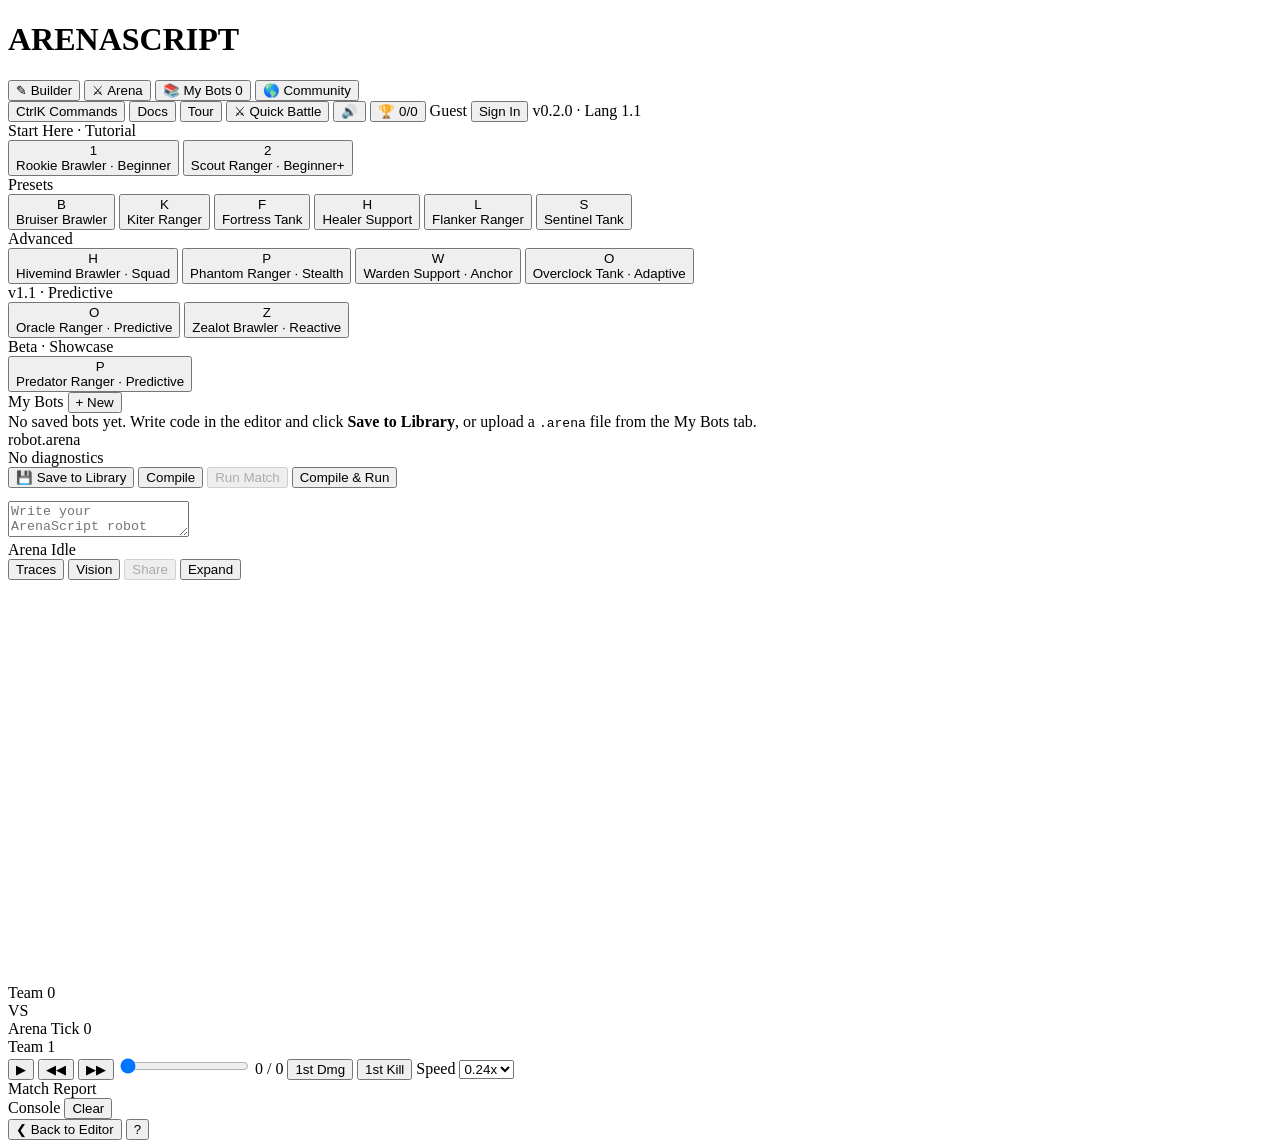
==== index.html @ bcc7cb0f "Add achievements system with unlock celebrations 15 milestones across battle, class, community, and " ====
<!DOCTYPE html>
<html lang="en">
<head>
  <meta charset="UTF-8">
  <meta name="viewport" content="width=device-width, initial-scale=1.0">
  <title>ArenaScript — Robot Arena Combat</title>
  <link rel="stylesheet" href="css/style.css">
  <link rel="icon" href="data:image/svg+xml,<svg xmlns='http://www.w3.org/2000/svg' viewBox='0 0 32 32'><text y='28' font-size='28'>&#x1F916;</text></svg>">
</head>
<body data-view="builder">

  <!-- Top Bar -->
  <header class="top-bar">
    <div class="top-bar-left">
      <h1>ARENA<span>SCRIPT</span></h1>
      <nav class="view-tabs" role="tablist" aria-label="Main views">
        <button class="view-tab active" data-view="builder" role="tab" aria-selected="true">
          <span class="tab-icon">&#9998;</span> Builder
        </button>
        <button class="view-tab" data-view="arena" role="tab" aria-selected="false">
          <span class="tab-icon">&#9876;</span> Arena
        </button>
        <button class="view-tab" data-view="library" role="tab" aria-selected="false">
          <span class="tab-icon">&#128218;</span> My Bots
          <span class="tab-count" id="tab-count-library">0</span>
        </button>
        <button class="view-tab" data-view="community" role="tab" aria-selected="false">
          <span class="tab-icon">&#127758;</span> Community
        </button>
      </nav>
    </div>
    <div class="top-bar-actions">
      <button id="btn-open-palette" class="btn btn-ghost" title="Command palette (Ctrl+K)">
        <span class="kbd-inline">Ctrl</span><span class="kbd-inline">K</span> Commands
      </button>
      <button id="btn-open-lang-ref" class="btn btn-ghost" title="Language reference (Ctrl+/)">
        Docs
      </button>
      <button id="btn-open-tour" class="btn btn-ghost" title="Re-open the onboarding tour">
        Tour
      </button>
      <button id="btn-quick-battle" class="btn btn-quick-battle" title="Pick robots and fight — no code required">
        <span aria-hidden="true">&#9876;</span> Quick Battle
      </button>
      <button id="btn-sfx-toggle" class="btn btn-ghost btn-sfx" title="Toggle sound effects" aria-label="Toggle sound effects">
        <span class="sfx-icon" aria-hidden="true">&#128266;</span>
      </button>
      <button id="btn-achievements" class="btn btn-ghost btn-achievements" title="View achievements" aria-label="Achievements">
        <span aria-hidden="true">&#127942;</span>
        <span id="ach-pill" class="ach-pill">0/0</span>
      </button>
      <span id="auth-status" class="shortcut-hint">Guest</span>
      <button id="btn-auth-open" class="btn btn-compile">Sign In</button>
      <button id="btn-auth-logout" class="btn btn-save" hidden>Sign Out</button>
      <button id="btn-sync-cloud" class="btn btn-run" hidden>Sync Cloud Bots</button>
      <span class="version-badge" id="version-badge">v0.2.0 · Lang 1.1</span>
    </div>
  </header>

  <!-- App Layout -->
  <div class="app-layout">

    <!-- Sidebar: contextual to active view -->
    <aside class="sidebar">

      <!-- Builder sidebar content: presets + user bots -->
      <div class="sidebar-panel" data-sidebar="builder">

        <!-- Daily Challenge card -->
        <div class="daily-challenge" id="daily-challenge" hidden>
          <div class="dc-head">
            <span class="dc-tag">Daily Challenge</span>
            <span class="dc-date" id="dc-date"></span>
          </div>
          <div class="dc-body">
            <div class="dc-title" id="dc-title">—</div>
            <div class="dc-meta" id="dc-meta">—</div>
          </div>
          <div class="dc-footer">
            <span class="dc-best" id="dc-best">No attempts yet</span>
            <button id="btn-dc-run" class="dc-btn">Play</button>
          </div>
        </div>

        <div class="sidebar-header">Start Here · Tutorial</div>

        <button class="bot-preset" data-bot="rookie" title="Rookie — Simplest possible bot. Start here.">
          <div class="bot-class-icon brawler">1</div>
          <div class="bot-preset-info">
            <span class="bot-preset-name">Rookie</span>
            <span class="bot-preset-class">Brawler · Beginner</span>
          </div>
        </button>

        <button class="bot-preset" data-bot="scout" title="Scout — Introduces state, log(), and waypoints.">
          <div class="bot-class-icon ranger">2</div>
          <div class="bot-preset-info">
            <span class="bot-preset-name">Scout</span>
            <span class="bot-preset-class">Ranger · Beginner+</span>
          </div>
        </button>

        <div class="sidebar-header">Presets</div>

        <button class="bot-preset active" data-bot="bruiser" title="Bruiser — Aggressive Brawler">
          <div class="bot-class-icon brawler">B</div>
          <div class="bot-preset-info">
            <span class="bot-preset-name">Bruiser</span>
            <span class="bot-preset-class">Brawler</span>
          </div>
        </button>

        <button class="bot-preset" data-bot="kiter" title="Kiter — Ranged Ranger">
          <div class="bot-class-icon ranger">K</div>
          <div class="bot-preset-info">
            <span class="bot-preset-name">Kiter</span>
            <span class="bot-preset-class">Ranger</span>
          </div>
        </button>

        <button class="bot-preset" data-bot="fortress" title="Fortress — Defensive Tank">
          <div class="bot-class-icon tank">F</div>
          <div class="bot-preset-info">
            <span class="bot-preset-name">Fortress</span>
            <span class="bot-preset-class">Tank</span>
          </div>
        </button>

        <button class="bot-preset" data-bot="healer" title="Healer — Support">
          <div class="bot-class-icon support">H</div>
          <div class="bot-preset-info">
            <span class="bot-preset-name">Healer</span>
            <span class="bot-preset-class">Support</span>
          </div>
        </button>

        <button class="bot-preset" data-bot="flanker" title="Flanker — Ranger">
          <div class="bot-class-icon ranger">L</div>
          <div class="bot-preset-info">
            <span class="bot-preset-name">Flanker</span>
            <span class="bot-preset-class">Ranger</span>
          </div>
        </button>

        <button class="bot-preset" data-bot="sentinel" title="Sentinel — Tank">
          <div class="bot-class-icon tank">S</div>
          <div class="bot-preset-info">
            <span class="bot-preset-name">Sentinel</span>
            <span class="bot-preset-class">Tank</span>
          </div>
        </button>

        <div class="sidebar-subheader">Advanced</div>

        <button class="bot-preset" data-bot="hivemind" title="Hivemind — Squad-aware brawler with hive focus-fire">
          <div class="bot-class-icon brawler">H</div>
          <div class="bot-preset-info">
            <span class="bot-preset-name">Hivemind</span>
            <span class="bot-preset-class">Brawler · Squad</span>
          </div>
        </button>

        <button class="bot-preset" data-bot="phantom" title="Phantom — Cloaking stealth assassin">
          <div class="bot-class-icon ranger">P</div>
          <div class="bot-preset-info">
            <span class="bot-preset-name">Phantom</span>
            <span class="bot-preset-class">Ranger · Stealth</span>
          </div>
        </button>

        <button class="bot-preset" data-bot="warden" title="Warden — Objective defender with mine cadence">
          <div class="bot-class-icon support">W</div>
          <div class="bot-preset-info">
            <span class="bot-preset-name">Warden</span>
            <span class="bot-preset-class">Support · Anchor</span>
          </div>
        </button>

        <button class="bot-preset" data-bot="overclock" title="Overclock — Adaptive tank, mode-switching">
          <div class="bot-class-icon tank">O</div>
          <div class="bot-preset-info">
            <span class="bot-preset-name">Overclock</span>
            <span class="bot-preset-class">Tank · Adaptive</span>
          </div>
        </button>

        <div class="sidebar-subheader">v1.1 · Predictive</div>

        <button class="bot-preset" data-bot="oracle" title="Oracle — Predictive ranger (leads shots, dodges incoming)">
          <div class="bot-class-icon ranger">O</div>
          <div class="bot-preset-info">
            <span class="bot-preset-name">Oracle</span>
            <span class="bot-preset-class">Ranger · Predictive</span>
          </div>
        </button>

        <button class="bot-preset" data-bot="zealot" title="Zealot — Reactive brawler (chases attackers, picks weakest target)">
          <div class="bot-class-icon brawler">Z</div>
          <div class="bot-preset-info">
            <span class="bot-preset-name">Zealot</span>
            <span class="bot-preset-class">Brawler · Reactive</span>
          </div>
        </button>

        <div class="sidebar-subheader">Beta · Showcase</div>

        <button class="bot-preset" data-bot="predator" title="Predator — Dodges incoming fire, leads shots, coordinates via hive. Uses every new beta stdlib sensor.">
          <div class="bot-class-icon ranger">P</div>
          <div class="bot-preset-info">
            <span class="bot-preset-name">Predator</span>
            <span class="bot-preset-class">Ranger · Predictive</span>
          </div>
        </button>

        <div class="sidebar-header sidebar-header-user">
          <span>My Bots</span>
          <button id="btn-sidebar-new-bot" class="sidebar-mini-btn" title="New empty bot in editor">+ New</button>
        </div>
        <div id="sidebar-user-bots" class="sidebar-user-bots">
          <div class="sidebar-empty-hint">No saved bots yet. Write code in the editor and click <b>Save to Library</b>, or upload a <code>.arena</code> file from the My Bots tab.</div>
        </div>
      </div>

      <!-- Arena sidebar content: match setup -->
      <div class="sidebar-panel" data-sidebar="arena" hidden>
        <div class="sidebar-header">Match Setup</div>

        <div class="sidebar-section">
          <label for="match-mode">Match Mode</label>
          <select id="match-mode" class="opponent-select">
            <option value="duel_1v1" selected>1v1 &mdash; Duel</option>
            <option value="squad_2v2">2v2 &mdash; Squad</option>
            <option value="team_3v3">3v3 &mdash; Team</option>
            <option value="team_4v4">4v4 &mdash; Team</option>
            <option value="team_5v5">5v5 &mdash; Team</option>
            <option value="battle_royale">Battle Royale &mdash; 12 bots</option>
          </select>
        </div>

        <div class="sidebar-section">
          <label for="arena-select">Arena</label>
          <select id="arena-select" class="opponent-select"></select>
          <div id="arena-info" class="arena-info">
            <div class="arena-info-head">
              <div class="arena-info-tagline" id="arena-info-tagline"></div>
              <span class="arena-info-difficulty" id="arena-info-difficulty"></span>
            </div>
            <div class="arena-info-desc" id="arena-info-desc"></div>
          </div>
        </div>

        <div class="sidebar-section">
          <label for="opponent-select">Opponent</label>
          <select id="opponent-select" class="opponent-select"></select>
        </div>

        <div class="sidebar-section">
          <label for="seed-input">Seed (blank = random)</label>
          <input id="seed-input" type="number" class="opponent-select" placeholder="Random" min="0" max="2147483646">
        </div>

        <div class="sidebar-section">
          <button id="btn-arena-run" class="btn btn-run btn-block">Run Match</button>
        </div>

        <div class="sidebar-divider"></div>

        <div class="sidebar-section">
          <label for="team-preset-select">Team Simulation</label>
          <select id="team-preset-select" class="opponent-select">
            <option value="skirmish_pair">Skirmish Pair</option>
            <option value="pressure_line">Pressure Line</option>
          </select>
          <button id="btn-run-team-sim" class="btn btn-run team-sim-btn">Run Team Sim</button>
        </div>

        <div class="sidebar-section">
          <button id="btn-open-team-builder" class="btn btn-team-builder-open">Team Builder</button>
        </div>

        <div class="sidebar-divider"></div>

        <div class="sidebar-section">
          <label for="gauntlet-slate">Gauntlet (your bot vs a slate)</label>
          <select id="gauntlet-slate" class="opponent-select">
            <option value="tutorial" selected>Beginner slate (Rookie, Bruiser, Kiter)</option>
            <option value="mixed">Mixed slate (one per class)</option>
            <option value="advanced">Advanced slate (Phantom, Overclock, Oracle, Zealot)</option>
            <option value="all">All presets</option>
          </select>
          <div class="sidebar-inline-row" style="display:flex;gap:6px;align-items:center;margin-top:6px;">
            <label for="gauntlet-seeds" style="font-size:11px;color:var(--text-muted);">Seeds per foe</label>
            <input id="gauntlet-seeds" type="number" min="1" max="10" value="3" class="opponent-select" style="max-width:64px;">
          </div>
          <button id="btn-run-gauntlet" class="btn btn-run btn-block" style="margin-top:8px;">Run Gauntlet</button>
          <div class="sidebar-help">Runs your compiled bot vs each opponent across N seeds and reports winrate.</div>
        </div>

        <div class="sidebar-divider"></div>

        <div class="sidebar-section sidebar-loaded-bot">
          <label>Your Bot</label>
          <div id="arena-loaded-bot" class="arena-loaded-bot">None loaded</div>
          <div class="sidebar-help">Write &amp; compile in Builder, or pick a bot in My Bots.</div>
        </div>
      </div>

      <!-- Community sidebar content: filters -->
      <div class="sidebar-panel" data-sidebar="community" hidden>
        <div class="sidebar-header">Community Bots</div>
        <div class="sidebar-section">
          <label for="community-search">Search</label>
          <input id="community-search" type="text" class="opponent-select" placeholder="Name or author" autocomplete="off">
        </div>
        <div class="sidebar-section">
          <label for="community-class">Class</label>
          <select id="community-class" class="opponent-select">
            <option value="">All classes</option>
            <option value="brawler">Brawler</option>
            <option value="ranger">Ranger</option>
            <option value="tank">Tank</option>
            <option value="support">Support</option>
          </select>
        </div>
        <div class="sidebar-section">
          <label for="community-sort">Sort</label>
          <select id="community-sort" class="opponent-select">
            <option value="recent" selected>Most recent</option>
            <option value="oldest">Oldest</option>
            <option value="name">Name (A-Z)</option>
          </select>
        </div>
        <div class="sidebar-divider"></div>
        <div class="sidebar-section">
          <button id="btn-community-refresh" class="btn btn-run btn-block">Refresh</button>
        </div>
        <div class="sidebar-help" style="padding: 0 14px;">
          Bots shared publicly by other ArenaScript players. Install one to your library to use it in battles.
        </div>
      </div>

      <!-- Library sidebar content: filters -->
      <div class="sidebar-panel" data-sidebar="library" hidden>
        <div class="sidebar-header">Filter</div>
        <div class="sidebar-section">
          <label for="library-filter-class">Class</label>
          <select id="library-filter-class" class="opponent-select">
            <option value="">All classes</option>
            <option value="brawler">Brawler</option>
            <option value="ranger">Ranger</option>
            <option value="tank">Tank</option>
            <option value="support">Support</option>
          </select>
        </div>
        <div class="sidebar-section">
          <label for="library-search">Search</label>
          <input id="library-search" type="text" class="opponent-select" placeholder="Name or author">
        </div>
        <div class="sidebar-divider"></div>
        <div class="sidebar-section">
          <button id="btn-library-upload" class="btn btn-run btn-block">Upload .arena</button>
          <input id="library-file-input" type="file" accept=".arena,.txt,text/plain" multiple hidden>
        </div>
        <div class="sidebar-help" style="padding: 0 14px;">
          Uploaded bots are validated by the compiler and stored in your browser (localStorage).
        </div>
      </div>
    </aside>

    <!-- Main Content -->
    <main class="main-content">

      <!-- ============ BUILDER + ARENA SHARED WORKSPACE ============ -->
      <!-- The editor/arena/console lives here and is visible in Builder view.
           In Arena view the editor collapses and the canvas expands. -->
      <div class="view-content view-content-workspace" data-view-content="workspace">

        <!-- Editor Toolbar (Builder view) -->
        <div class="editor-toolbar">
          <div class="file-tab"><span class="dot"></span><span id="editor-file-name">robot.arena</span></div>
          <div id="diagnostic-summary" class="diagnostic-summary" aria-live="polite">No diagnostics</div>
          <div class="spacer"></div>
          <button id="btn-save-library" class="btn btn-save" title="Validate and save current editor code to your bot library">&#128190; Save to Library</button>
          <button id="btn-compile" class="btn btn-compile">Compile</button>
          <button id="btn-run" class="btn btn-run" disabled>Run Match</button>
          <button id="btn-compile-run" class="btn btn-compile-run">Compile &amp; Run</button>
        </div>

        <!-- Workspace: Editor + Arena -->
        <div class="workspace">

          <!-- Code Editor -->
          <div class="editor-pane">
            <div class="editor-container">
              <div class="line-numbers" id="line-numbers" aria-hidden="true"></div>
              <div class="editor-code-area">
                <pre class="highlight-layer" id="highlight-layer" aria-hidden="true"></pre>
                <textarea id="code-editor" class="code-input" spellcheck="false"
                  placeholder="Write your ArenaScript robot program here..."
                  autocomplete="off" autocorrect="off" autocapitalize="off"></textarea>
              </div>
            </div>
            <!-- Error Bar -->
            <div id="error-bar" class="error-bar"></div>
          </div>

          <!-- Resize Handle -->
          <div class="resize-handle" id="resize-handle" title="Drag to resize"></div>

          <!-- Arena Pane -->
          <div class="arena-pane">
            <div class="arena-header">
              <span class="label">Arena</span>
              <span id="arena-status">Idle</span>
              <div class="arena-toggles">
                <button id="btn-toggle-traces" class="arena-toggle-btn" title="Toggle decision traces">Traces</button>
                <button id="btn-toggle-vision" class="arena-toggle-btn" title="Show each robot's vision range + last-seen markers">Vision</button>
                <button id="btn-share-match" class="arena-toggle-btn" title="Copy a shareable bundle of this match (seed + bots) to your clipboard" disabled>Share</button>
                <button id="btn-toggle-fullpage" class="arena-toggle-btn" title="Toggle full-page battle view">Expand</button>
              </div>
            </div>
            <div class="arena-canvas-wrap">
              <canvas id="arena-canvas" width="400" height="400"></canvas>

              <!-- Live broadcast scoreboard (match-live only) -->
              <div id="match-scoreboard" class="match-scoreboard" aria-hidden="true">
                <div class="sb-team sb-team-0">
                  <span class="sb-dot"></span>
                  <span class="sb-team-name" id="scoreboard-team0">Team 0</span>
                </div>
                <div class="sb-core">
                  <span class="sb-vs">VS</span>
                  <div class="sb-readout">
                    <span class="sb-arena" id="scoreboard-arena">Arena</span>
                    <span class="sb-tick" id="scoreboard-tick">Tick 0</span>
                  </div>
                </div>
                <div class="sb-team sb-team-1">
                  <span class="sb-team-name" id="scoreboard-team1">Team 1</span>
                  <span class="sb-dot"></span>
                </div>
              </div>

              <!-- Kill feed overlay (live during a match) -->
              <div id="kill-feed" class="kill-feed" aria-hidden="true"></div>

              <!-- Live combatant HUD: team rosters with HP bars (match-live only) -->
              <div id="match-hud" class="match-hud" aria-hidden="true">
                <div class="match-hud-team match-hud-team-0" id="match-hud-team0"></div>
                <div class="match-hud-team match-hud-team-1" id="match-hud-team1"></div>
              </div>

              <!-- Cinematic match intro splash (match-live only) -->
              <div id="match-intro" class="match-intro" hidden aria-hidden="true">
                <div class="match-intro-row">
                  <div class="match-intro-side match-intro-side-0">
                    <span class="match-intro-tag">Blue Team</span>
                    <span class="match-intro-name" id="match-intro-team0"></span>
                  </div>
                  <div class="match-intro-vs">VS</div>
                  <div class="match-intro-side match-intro-side-1">
                    <span class="match-intro-tag">Red Team</span>
                    <span class="match-intro-name" id="match-intro-team1"></span>
                  </div>
                </div>
                <div class="match-intro-arena" id="match-intro-arena"></div>
              </div>
            </div>

            <!-- Replay Controls -->
            <div class="replay-controls" id="replay-controls">
              <button id="btn-replay-toggle" class="replay-btn" title="Play / Pause">&#9654;</button>
              <button id="btn-replay-step-back" class="replay-btn step-btn" title="Step Back">&#9664;&#9664;</button>
              <button id="btn-replay-step" class="replay-btn step-btn" title="Step Forward">&#9654;&#9654;</button>
              <input id="replay-scrubber" class="replay-scrubber" type="range" min="0" max="100" value="0">
              <span id="replay-tick-label" class="replay-tick-label">0 / 0</span>
              <button id="btn-bookmark-damage" class="replay-btn bookmark-btn" title="Jump to first damage">1st Dmg</button>
              <button id="btn-bookmark-kill" class="replay-btn bookmark-btn" title="Jump to first kill">1st Kill</button>
              <label class="speed-label">
                Speed
                <select id="replay-speed" class="replay-speed-select">
                  <option value="0.24" selected>0.24x</option>
                  <option value="0.5">0.5x</option>
                  <option value="1">1x</option>
                  <option value="2">2x</option>
                  <option value="4">4x</option>
                  <option value="8">8x</option>
                </select>
              </label>
            </div>

            <!-- Match Results scorecard (revealed when the replay finishes) -->
            <div id="match-results" class="match-results">
              <div class="match-results-title">Match Report</div>
              <div id="results-content"></div>
              <div id="results-robot-detail" class="result-robot-detail"></div>
            </div>
          </div>

        </div>

        <!-- Console -->
        <div class="console-pane">
          <div class="console-header">
            <span class="label">Console</span>
            <button id="btn-clear" class="console-clear-btn">Clear</button>
          </div>
          <div id="console-output" class="console-output"></div>
        </div>

      </div>

      <!-- ============ MY BOTS (LIBRARY) VIEW ============ -->
      <div class="view-content view-content-library" data-view-content="library" hidden>
        <div class="library-header">
          <div class="library-title">
            <h2>My Bots</h2>
            <span class="library-subtitle">Bots are saved locally by default. Sign in to sync to MySQL-backed cloud storage.</span>
          </div>
          <div class="library-actions">
            <button id="btn-library-upload-top" class="btn btn-compile">&#11014; Upload .arena files</button>
            <button id="btn-library-new" class="btn btn-run">+ New in Editor</button>
          </div>
        </div>

        <!-- Drop zone -->
        <div id="library-dropzone" class="library-dropzone">
          <div class="dropzone-icon">&#128228;</div>
          <div class="dropzone-text">
            <strong>Drop <code>.arena</code> files here</strong>
            <span>or click Upload above — each bot is validated through the full compiler pipeline before being saved.</span>
          </div>
        </div>

        <!-- Upload results -->
        <div id="library-upload-results" class="library-upload-results" hidden></div>

        <!-- Bot grid -->
        <div id="library-grid" class="library-grid"></div>

        <!-- Local match history -->
        <div class="match-history" id="match-history-panel">
          <div class="match-history-header">
            <h4>Recent matches</h4>
            <button id="btn-match-history-clear" type="button" title="Clear local history">Clear</button>
          </div>
          <div id="match-history-list" class="match-history-list"></div>
        </div>

        <div id="library-empty" class="library-empty">
          <div class="library-empty-icon">&#129302;</div>
          <h3>No bots in your library yet</h3>
          <p>Write a bot in the <b>Builder</b> and click <b>Save to Library</b>, or drop a <code>.arena</code> file above.</p>
        </div>
      </div>

      <!-- ============ COMMUNITY VIEW ============ -->
      <div class="view-content view-content-community" data-view-content="community" hidden>
        <div class="library-header">
          <div class="library-title">
            <h2>Community Bots</h2>
            <span class="library-subtitle">Public bots shared by ArenaScript players. Install a copy to your library to use it in battles.</span>
          </div>
          <div class="library-actions">
            <span id="community-count" class="community-count">—</span>
          </div>
        </div>
        <div id="community-banner" class="community-banner" hidden></div>
        <div id="community-grid" class="library-grid community-grid"></div>
        <div id="community-empty" class="library-empty" hidden>
          <div class="library-empty-icon">&#127758;</div>
          <h3>No public bots yet</h3>
          <p>Sign in and click <b>Share</b> on one of your bots in <b>My Bots</b> to be the first.</p>
        </div>
      </div>

    </main>
  </div>

  <!-- Team Builder Modal -->
  <div id="team-builder-modal" class="tb-modal-overlay" hidden>
    <div class="tb-modal">
      <div class="tb-modal-header">
        <h2>Team Builder</h2>
        <button id="btn-close-team-builder" class="tb-modal-close" title="Close">&times;</button>
      </div>
      <div class="tb-modal-body">
        <!-- Mode toggle + quick actions -->
        <div class="tb-controls">
          <div class="tb-mode-toggle" role="group" aria-label="Battle format">
            <button class="tb-mode-btn active" data-tb-mode="team" type="button">Team Battle</button>
            <button class="tb-mode-btn" data-tb-mode="royale" type="button">Battle Royale</button>
          </div>
          <div class="tb-controls-actions">
            <button id="btn-tb-autofill" class="tb-mini-btn" type="button" title="Fill empty slots with varied presets">Auto-fill</button>
            <button id="btn-tb-clear" class="tb-mini-btn" type="button" title="Remove every bot">Clear</button>
          </div>
        </div>

        <!-- Team Battle: two opposing squads -->
        <div class="tb-view" data-tb-view="team">
          <div class="tb-teams">
            <div class="tb-team tb-team-ally">
              <div class="tb-team-header">
                <span class="tb-team-label tb-label-ally">Blue Team</span>
                <button class="tb-add-btn" data-team="ally" type="button" title="Add bot">+ Add</button>
              </div>
              <div class="tb-slots" id="tb-ally-slots"></div>
            </div>
            <div class="tb-vs">VS</div>
            <div class="tb-team tb-team-enemy">
              <div class="tb-team-header">
                <span class="tb-team-label tb-label-enemy">Red Team</span>
                <button class="tb-add-btn" data-team="enemy" type="button" title="Add bot">+ Add</button>
              </div>
              <div class="tb-slots" id="tb-enemy-slots"></div>
            </div>
          </div>
        </div>

        <!-- Battle Royale: one free-for-all roster -->
        <div class="tb-view" data-tb-view="royale" hidden>
          <div class="tb-royale-header">
            <span class="tb-team-label">Combatants</span>
            <button class="tb-add-btn" data-team="royale" type="button" title="Add combatant">+ Add</button>
          </div>
          <div class="tb-royale-grid" id="tb-royale-slots"></div>
          <div class="tb-royale-hint">Up to 20 combatants &mdash; every bot for itself, last one standing wins.</div>
        </div>
      </div>
      <div class="tb-modal-footer">
        <span class="tb-match-info" id="tb-match-info">0 vs 0</span>
        <div class="tb-footer-actions">
          <button id="btn-tb-cancel" class="tb-btn-secondary" type="button">Cancel</button>
          <button id="btn-tb-run" class="tb-btn-primary" type="button">Run Battle</button>
        </div>
      </div>
    </div>
  </div>

  <!-- Achievements Modal -->
  <div id="achievements-modal" class="tb-modal-overlay" hidden role="dialog" aria-label="Achievements">
    <div class="tb-modal ach-modal">
      <div class="tb-modal-header">
        <h2>Achievements</h2>
        <button id="btn-close-achievements" class="tb-modal-close" title="Close">&times;</button>
      </div>
      <div class="ach-summary">
        <div class="ach-summary-stat">
          <div class="ach-stat-value" id="ach-stat-unlocked">0</div>
          <div class="ach-stat-label">Unlocked</div>
        </div>
        <div class="ach-summary-stat">
          <div class="ach-stat-value" id="ach-stat-wins">0</div>
          <div class="ach-stat-label">Wins</div>
        </div>
        <div class="ach-summary-stat">
          <div class="ach-stat-value" id="ach-stat-played">0</div>
          <div class="ach-stat-label">Matches</div>
        </div>
        <div class="ach-summary-stat">
          <div class="ach-stat-value" id="ach-stat-streak">0</div>
          <div class="ach-stat-label">Streak</div>
        </div>
      </div>
      <div class="tb-modal-body ach-body">
        <div id="ach-grid" class="ach-grid"></div>
      </div>
    </div>
  </div>

  <!-- Achievement Unlock Toast -->
  <div id="ach-unlock-toast" class="ach-unlock-toast" hidden aria-live="polite">
    <div class="ach-unlock-icon" id="ach-unlock-icon">🏆</div>
    <div class="ach-unlock-body">
      <div class="ach-unlock-tag">Achievement unlocked</div>
      <div class="ach-unlock-title" id="ach-unlock-title">—</div>
      <div class="ach-unlock-desc" id="ach-unlock-desc">—</div>
    </div>
  </div>

  <!-- Bot Picker Modal — visual roster picker used by Team Builder -->
  <div id="bot-picker-modal" class="tb-modal-overlay" hidden role="dialog" aria-label="Pick a robot">
    <div class="tb-modal bp-modal">
      <div class="tb-modal-header">
        <h2 id="bot-picker-title">Pick a Robot</h2>
        <button id="btn-close-bot-picker" class="tb-modal-close" title="Close">&times;</button>
      </div>
      <div class="bp-toolbar">
        <input id="bot-picker-search" class="bp-search" type="text" placeholder="Search robots…" autocomplete="off" spellcheck="false" />
        <div class="bp-filters" role="group" aria-label="Filter by class">
          <button class="bp-filter active" data-bp-class="" type="button">All</button>
          <button class="bp-filter" data-bp-class="brawler" type="button">Brawler</button>
          <button class="bp-filter" data-bp-class="ranger" type="button">Ranger</button>
          <button class="bp-filter" data-bp-class="tank" type="button">Tank</button>
          <button class="bp-filter" data-bp-class="support" type="button">Support</button>
        </div>
      </div>
      <div class="tb-modal-body bp-body">
        <div id="bot-picker-grid" class="bp-grid" role="listbox" aria-label="Available robots"></div>
        <div id="bot-picker-empty" class="bp-empty" hidden>No robots match those filters.</div>
      </div>
      <div class="tb-modal-footer">
        <span class="bp-footer-hint">Tap a robot to add it to your roster.</span>
        <div class="tb-footer-actions">
          <button id="btn-bot-picker-cancel" class="tb-btn-secondary" type="button">Cancel</button>
        </div>
      </div>
    </div>
  </div>

  <!-- Match Live: Exit button (returns to editor) -->
  <button id="btn-exit-match-live" class="match-live-exit" title="Return to editor">
    <span>&#10094;</span> Back to Editor
  </button>

  <!-- Match simulation loading overlay -->
  <div id="match-loading" class="match-loading" hidden role="status" aria-live="polite">
    <div class="match-loading-inner">
      <div class="match-loading-spinner"></div>
      <div class="match-loading-text" id="match-loading-text">Simulating match…</div>
      <div class="match-loading-sub" id="match-loading-sub">Preparing combatants</div>
    </div>
  </div>

  <!-- Shortcut hint: tap "?" for help, Ctrl+K for palette -->
  <button id="btn-show-help" class="floating-help-btn" title="Keyboard shortcuts (Shift+?)" aria-label="Show help">?</button>

  <!-- Toast / notification slot -->
  <div id="toast-container" class="toast-container" aria-live="polite"></div>

  <!-- Command Palette (Ctrl/Cmd+K) -->
  <div id="cmd-palette" class="cmd-palette" hidden role="dialog" aria-label="Command palette">
    <div class="cmd-palette-backdrop"></div>
    <div class="cmd-palette-box">
      <input id="cmd-palette-input" class="cmd-palette-input" type="text" placeholder="Type a command, bot name, or sensor..." autocomplete="off" spellcheck="false" />
      <div id="cmd-palette-list" class="cmd-palette-list" role="listbox" aria-label="Commands"></div>
      <div class="cmd-palette-footer">
        <span><kbd>&uarr;&darr;</kbd> Navigate</span>
        <span><kbd>&crarr;</kbd> Select</span>
        <span><kbd>Esc</kbd> Close</span>
      </div>
    </div>
  </div>

  <!-- Keyboard Shortcut Help Modal (Shift+?) -->
  <div id="shortcut-help" class="tb-modal-overlay" hidden role="dialog" aria-label="Keyboard shortcuts">
    <div class="tb-modal shortcut-help-modal">
      <div class="tb-modal-header">
        <h2>Keyboard Shortcuts</h2>
        <button id="btn-close-shortcut-help" class="tb-modal-close" title="Close">&times;</button>
      </div>
      <div class="tb-modal-body shortcut-help-body">
        <section>
          <h3>Editor</h3>
          <div class="shortcut-row"><kbd>Ctrl</kbd><kbd>Enter</kbd><span>Compile current program</span></div>
          <div class="shortcut-row"><kbd>Ctrl</kbd><kbd>Shift</kbd><kbd>Enter</kbd><span>Compile &amp; run match</span></div>
          <div class="shortcut-row"><kbd>Tab</kbd><span>Insert 2 spaces</span></div>
          <div class="shortcut-row"><kbd>Ctrl</kbd><kbd>S</kbd><span>Save to library</span></div>
        </section>
        <section>
          <h3>Navigation</h3>
          <div class="shortcut-row"><kbd>Ctrl</kbd><kbd>K</kbd><span>Open command palette</span></div>
          <div class="shortcut-row"><kbd>Ctrl</kbd><kbd>/</kbd><span>Open language reference</span></div>
          <div class="shortcut-row"><kbd>Shift</kbd><kbd>?</kbd><span>Show this help</span></div>
          <div class="shortcut-row"><kbd>Esc</kbd><span>Close modal / exit full-screen match</span></div>
        </section>
        <section>
          <h3>Replay</h3>
          <div class="shortcut-row"><kbd>Space</kbd><span>Play / pause replay</span></div>
          <div class="shortcut-row"><kbd>&larr;</kbd><kbd>&rarr;</kbd><span>Step frame back / forward</span></div>
        </section>
      </div>
    </div>
  </div>

  <!-- Onboarding Tour (shown on first run; re-openable from header) -->
  <div id="onboarding-modal" class="tb-modal-overlay" hidden role="dialog" aria-label="Welcome to ArenaScript">
    <div class="tb-modal onboarding-modal">
      <div class="tb-modal-header">
        <h2 id="onboarding-title">Welcome to ArenaScript</h2>
        <button id="btn-close-onboarding" class="tb-modal-close" title="Close">&times;</button>
      </div>
      <div class="tb-modal-body onboarding-body">
        <div id="onboarding-steps">
          <!-- Steps are rendered by JS; static fallback text below keeps a11y tools happy -->
          <p>Loading tour…</p>
        </div>
      </div>
      <div class="tb-modal-footer onboarding-footer">
        <div class="onboarding-progress" id="onboarding-progress"></div>
        <div class="onboarding-nav">
          <button id="btn-onboarding-skip" class="btn btn-ghost">Skip</button>
          <button id="btn-onboarding-prev" class="btn">Back</button>
          <button id="btn-onboarding-next" class="btn btn-run">Next</button>
        </div>
      </div>
    </div>
  </div>

  <!-- Language Reference Drawer (Ctrl+/) -->
  <aside id="lang-ref-drawer" class="lang-ref-drawer" hidden aria-label="Language reference">
    <div class="lang-ref-header">
      <h2>ArenaScript <span class="lang-ref-sub">Reference</span></h2>
      <button id="btn-close-lang-ref" class="lang-ref-close" title="Close">&times;</button>
    </div>
    <div class="lang-ref-search">
      <input id="lang-ref-search" type="text" placeholder="Filter..." autocomplete="off" spellcheck="false" />
    </div>
    <nav class="lang-ref-nav" id="lang-ref-nav"></nav>
    <div class="lang-ref-content" id="lang-ref-content"></div>
  </aside>

  <!-- Auth Modal -->
  <div id="auth-modal" class="tb-modal-overlay" hidden>
    <div class="tb-modal">
      <div class="tb-modal-header">
        <h2>Account</h2>
        <button id="btn-close-auth" class="tb-modal-close" title="Close">&times;</button>
      </div>
      <div class="tb-modal-body" style="display:block;">
        <div class="sidebar-section">
          <label for="auth-mode">Mode</label>
          <select id="auth-mode" class="opponent-select">
            <option value="login" selected>Login</option>
            <option value="register">Register</option>
          </select>
        </div>
        <div class="sidebar-section">
          <label for="auth-identity">Email / Username</label>
          <input id="auth-identity" class="opponent-select" type="text" autocomplete="username">
        </div>
        <div class="sidebar-section" id="auth-email-wrap" hidden>
          <label for="auth-email">Email (register)</label>
          <input id="auth-email" class="opponent-select" type="email" autocomplete="email">
        </div>
        <div class="sidebar-section" id="auth-username-wrap" hidden>
          <label for="auth-username">Username (register)</label>
          <input id="auth-username" class="opponent-select" type="text" autocomplete="username">
        </div>
        <div class="sidebar-section">
          <label for="auth-password">Password</label>
          <input id="auth-password" class="opponent-select" type="password" autocomplete="current-password">
        </div>
        <div id="auth-message" class="sidebar-help" style="padding:0 14px;"></div>
      </div>
      <div class="tb-modal-footer">
        <div class="tb-footer-actions">
          <button id="btn-auth-submit" class="tb-btn-primary">Continue</button>
        </div>
      </div>
    </div>
  </div>

  <script type="module" src="js/app.js"></script>
</body>
</html>
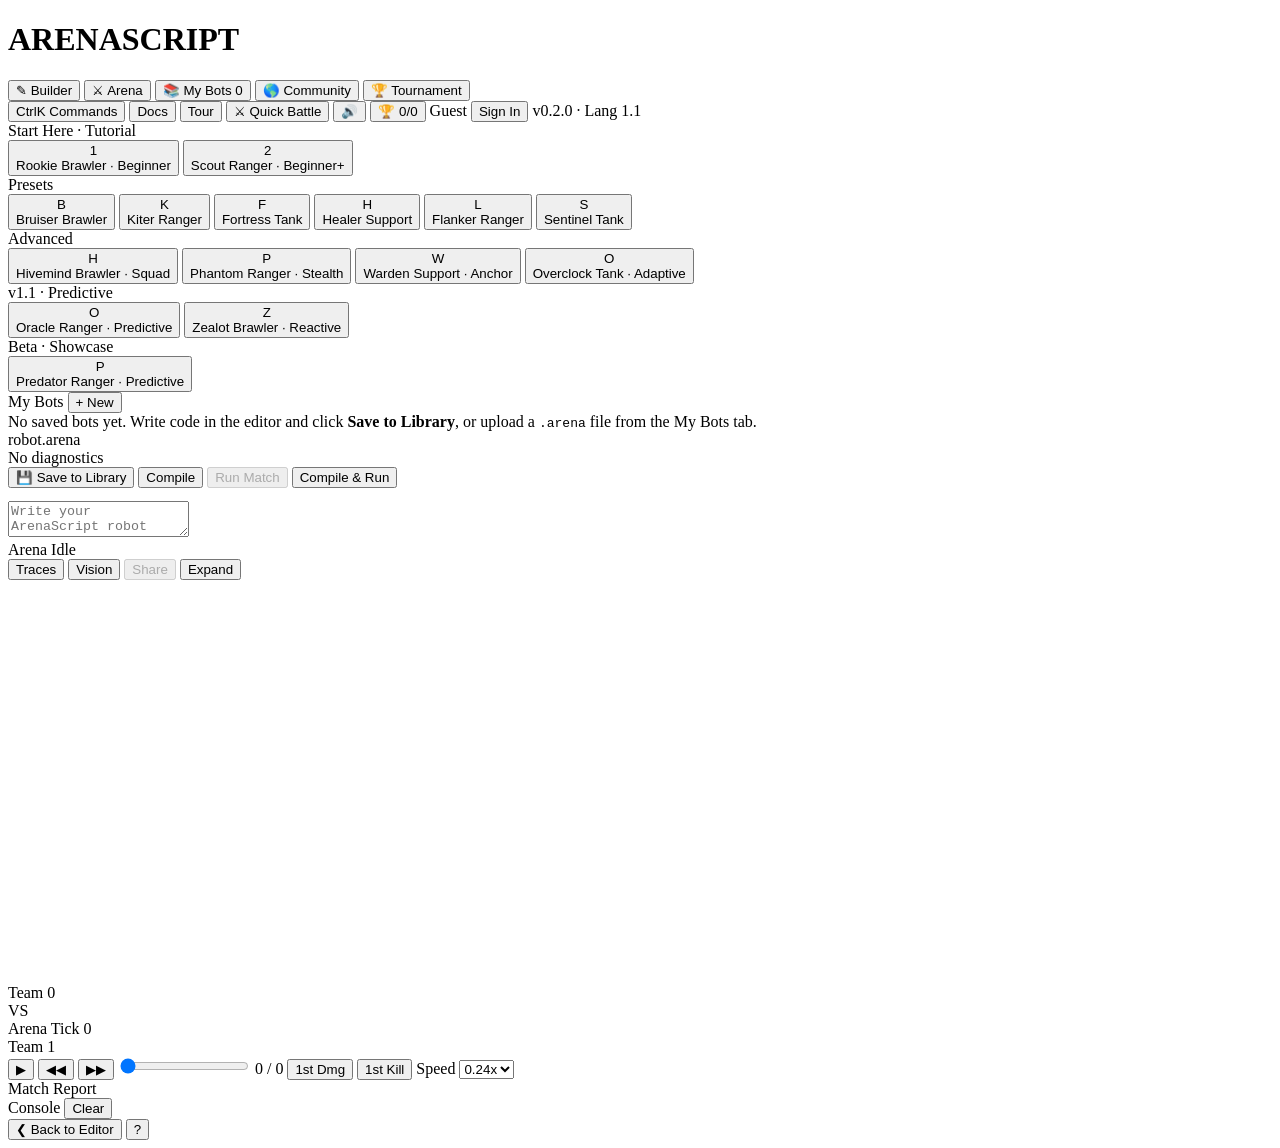
==== commit abfa3cf6: "Add Tournament view with single-elim bracket New top-level Tournament tab turns ArenaScript from "pl" ====
--- a/index.html
+++ b/index.html
@@ -26,6 +26,9 @@
         </button>
         <button class="view-tab" data-view="community" role="tab" aria-selected="false">
           <span class="tab-icon">&#127758;</span> Community
+        </button>
+        <button class="view-tab" data-view="tournament" role="tab" aria-selected="false">
+          <span class="tab-icon">&#127942;</span> Tournament
         </button>
       </nav>
     </div>
@@ -305,6 +308,39 @@
         </div>
       </div>
 
+      <!-- Tournament sidebar content: setup -->
+      <div class="sidebar-panel" data-sidebar="tournament" hidden>
+        <div class="sidebar-header">Tournament Setup</div>
+        <div class="sidebar-section">
+          <label for="tourn-size">Bracket size</label>
+          <select id="tourn-size" class="opponent-select">
+            <option value="4">4 robots (3 matches)</option>
+            <option value="8" selected>8 robots (7 matches)</option>
+            <option value="16">16 robots (15 matches)</option>
+          </select>
+        </div>
+        <div class="sidebar-section">
+          <label for="tourn-arena">Arena</label>
+          <select id="tourn-arena" class="opponent-select"></select>
+        </div>
+        <div class="sidebar-section">
+          <label for="tourn-seed">Seed (blank = random)</label>
+          <input id="tourn-seed" type="number" class="opponent-select" placeholder="Random" min="0" max="2147483646">
+        </div>
+        <div class="sidebar-divider"></div>
+        <div class="sidebar-section">
+          <button id="btn-tourn-pick" class="btn btn-team-builder-open">Pick Participants</button>
+          <button id="btn-tourn-autofill" class="btn btn-run btn-block" style="margin-top:6px;">Auto-fill with presets</button>
+        </div>
+        <div class="sidebar-divider"></div>
+        <div class="sidebar-section">
+          <button id="btn-tourn-run" class="btn btn-run btn-block" disabled>Run Tournament</button>
+        </div>
+        <div class="sidebar-help" style="padding: 0 14px;">
+          Single-elimination bracket. Your editor bot is automatically the top seed.
+        </div>
+      </div>
+
       <!-- Community sidebar content: filters -->
       <div class="sidebar-panel" data-sidebar="community" hidden>
         <div class="sidebar-header">Community Bots</div>
@@ -554,6 +590,43 @@
         </div>
       </div>
 
+      <!-- ============ TOURNAMENT VIEW ============ -->
+      <div class="view-content view-content-tournament" data-view-content="tournament" hidden>
+        <div class="library-header">
+          <div class="library-title">
+            <h2>Tournament</h2>
+            <span class="library-subtitle">Single-elimination bracket. Pick your participants in the sidebar, then hit <b>Run Tournament</b>.</span>
+          </div>
+          <div class="library-actions">
+            <span id="tourn-status" class="community-count">Idle</span>
+          </div>
+        </div>
+
+        <div id="tourn-empty" class="library-empty">
+          <div class="library-empty-icon">&#127942;</div>
+          <h3>No bracket yet</h3>
+          <p>Pick your bracket size in the sidebar, click <b>Pick Participants</b> to choose robots, then <b>Run Tournament</b> to watch the bracket fill in live.</p>
+        </div>
+
+        <div id="tourn-roster" class="tourn-roster" hidden>
+          <div class="tourn-roster-head">
+            <h3>Participants <span id="tourn-roster-count">0</span></h3>
+            <button id="btn-tourn-clear" class="bc-btn">Clear</button>
+          </div>
+          <div id="tourn-roster-grid" class="tourn-roster-grid"></div>
+        </div>
+
+        <div id="tourn-bracket" class="tourn-bracket" hidden></div>
+
+        <div id="tourn-winner" class="tourn-winner" hidden>
+          <div class="tw-trophy">&#127942;</div>
+          <div class="tw-tag">Champion</div>
+          <div class="tw-name" id="tw-name">—</div>
+          <div class="tw-stats" id="tw-stats">—</div>
+          <button id="btn-tourn-new" class="btn btn-run">Run Another Tournament</button>
+        </div>
+      </div>
+
       <!-- ============ COMMUNITY VIEW ============ -->
       <div class="view-content view-content-community" data-view-content="community" hidden>
         <div class="library-header">
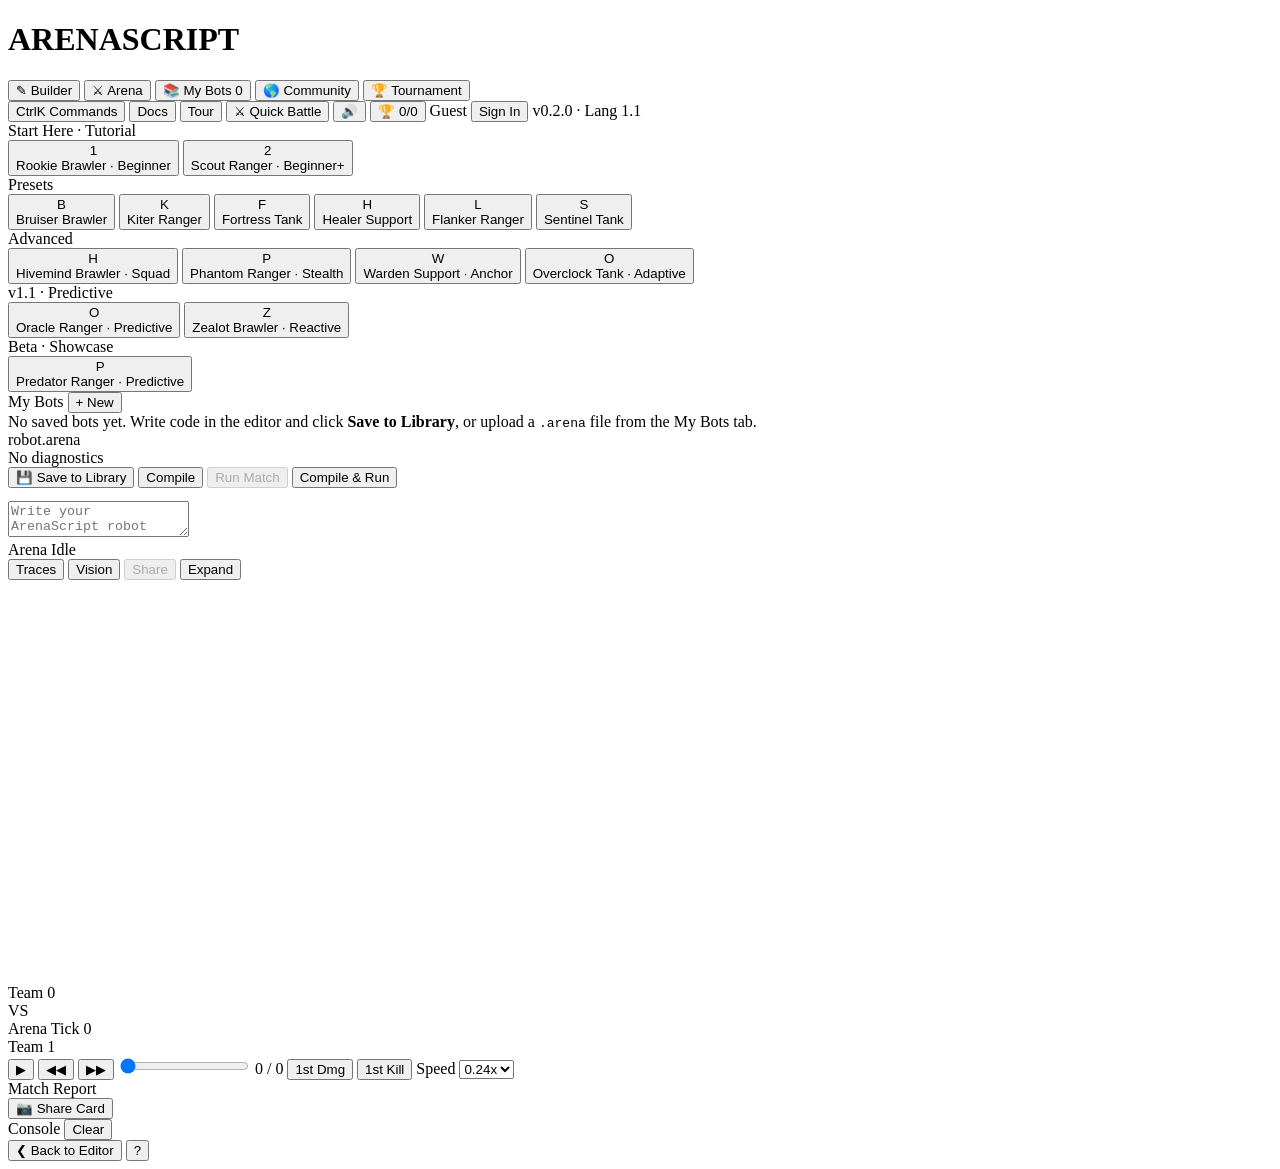
==== commit a850f5d0: "Add downloadable match Share Card (1200x630 PNG) After any match finishes, a Share Card button in th" ====
--- a/index.html
+++ b/index.html
@@ -527,7 +527,12 @@
 
             <!-- Match Results scorecard (revealed when the replay finishes) -->
             <div id="match-results" class="match-results">
-              <div class="match-results-title">Match Report</div>
+              <div class="match-results-header">
+                <div class="match-results-title">Match Report</div>
+                <button id="btn-share-card" class="btn btn-compile share-card-btn" title="Generate a shareable PNG of this match">
+                  <span aria-hidden="true">&#128247;</span> Share Card
+                </button>
+              </div>
               <div id="results-content"></div>
               <div id="results-robot-detail" class="result-robot-detail"></div>
             </div>
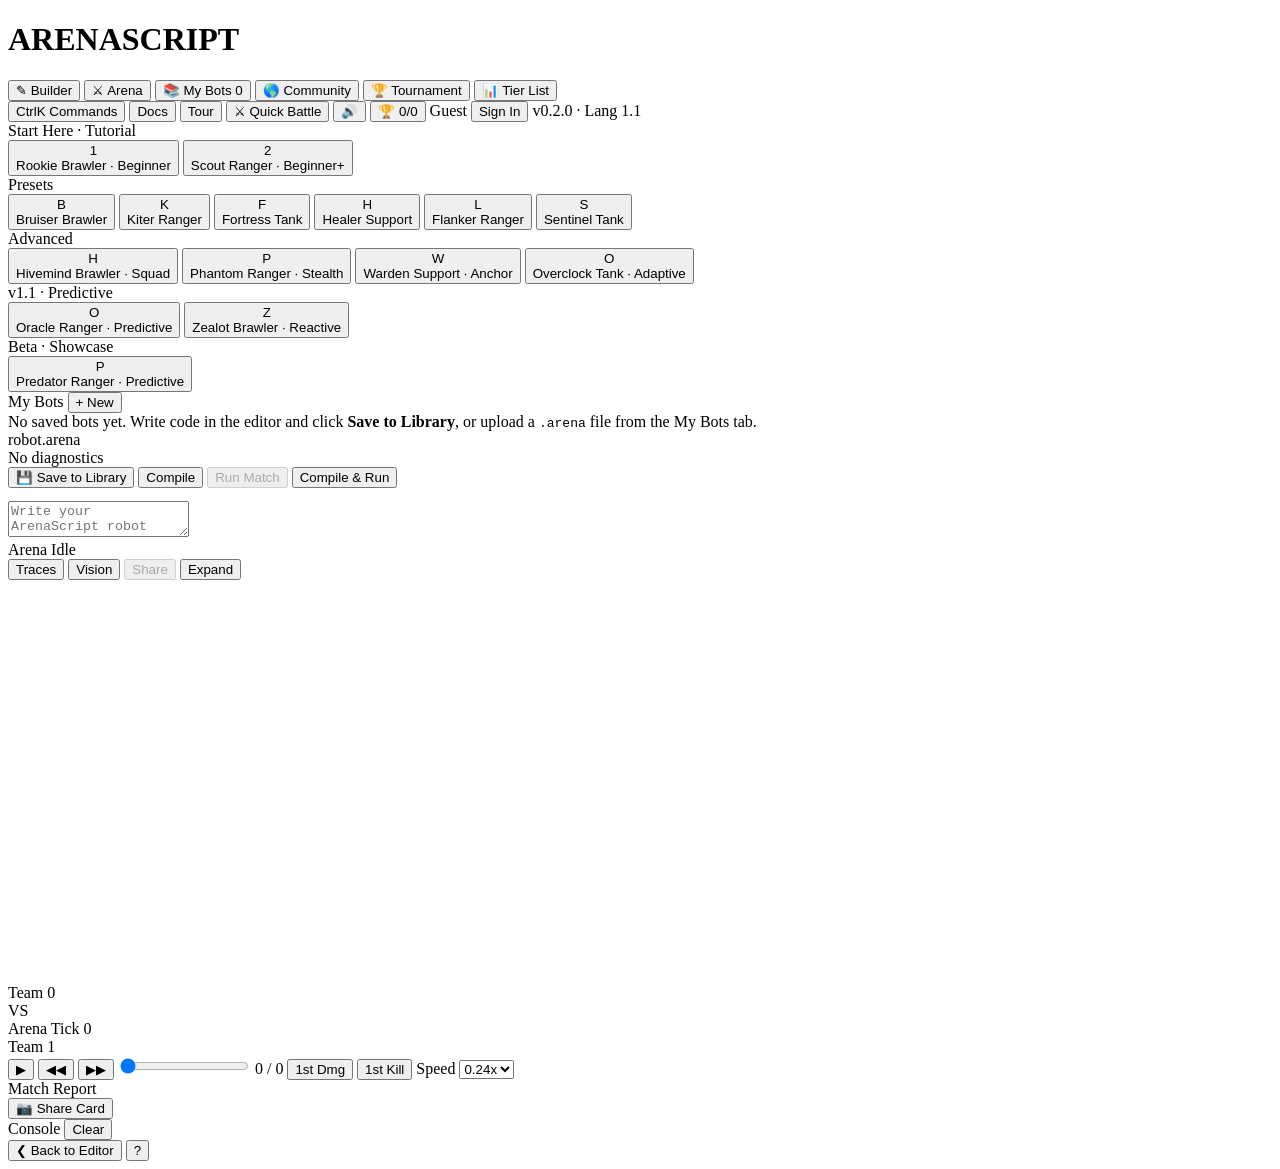
==== commit 59734a55: "Add Tier List view — preset gauntlet ranked into S/A/B/C/D tiers New top-level tab that runs every p" ====
--- a/index.html
+++ b/index.html
@@ -29,6 +29,9 @@
         </button>
         <button class="view-tab" data-view="tournament" role="tab" aria-selected="false">
           <span class="tab-icon">&#127942;</span> Tournament
+        </button>
+        <button class="view-tab" data-view="tierlist" role="tab" aria-selected="false">
+          <span class="tab-icon">&#128202;</span> Tier List
         </button>
       </nav>
     </div>
@@ -83,6 +86,15 @@
             <span class="dc-best" id="dc-best">No attempts yet</span>
             <button id="btn-dc-run" class="dc-btn">Play</button>
           </div>
+          <div class="dc-leaderboard" id="dc-leaderboard" hidden>
+            <div class="dc-lb-head">
+              <span class="dc-lb-title">Today's Leaderboard</span>
+              <button id="btn-dc-lb-refresh" class="dc-lb-refresh" title="Refresh">&#x21bb;</button>
+            </div>
+            <ol class="dc-lb-list" id="dc-lb-list"></ol>
+            <div class="dc-lb-empty" id="dc-lb-empty" hidden>No times yet today — be first!</div>
+            <div class="dc-lb-signin" id="dc-lb-signin" hidden>Sign in to submit your time.</div>
+          </div>
         </div>
 
         <div class="sidebar-header">Start Here · Tutorial</div>
@@ -305,6 +317,29 @@
           <label>Your Bot</label>
           <div id="arena-loaded-bot" class="arena-loaded-bot">None loaded</div>
           <div class="sidebar-help">Write &amp; compile in Builder, or pick a bot in My Bots.</div>
+        </div>
+      </div>
+
+      <!-- Tier List sidebar content -->
+      <div class="sidebar-panel" data-sidebar="tierlist" hidden>
+        <div class="sidebar-header">Tier List</div>
+        <div class="sidebar-section">
+          <label for="tier-seeds">Seeds per matchup</label>
+          <select id="tier-seeds" class="opponent-select">
+            <option value="1">1 (fast)</option>
+            <option value="3" selected>3 (balanced)</option>
+            <option value="5">5 (thorough)</option>
+          </select>
+        </div>
+        <div class="sidebar-divider"></div>
+        <div class="sidebar-section">
+          <button id="btn-tier-run" class="btn btn-run btn-block">Compute Tier List</button>
+        </div>
+        <div class="sidebar-section">
+          <button id="btn-tier-clear" class="btn btn-ghost btn-block">Clear cache</button>
+        </div>
+        <div class="sidebar-help" style="padding: 0 14px;">
+          Runs every preset against every other preset across N seeds, then ranks them by win rate.
         </div>
       </div>
 
@@ -595,6 +630,32 @@
         </div>
       </div>
 
+      <!-- ============ TIER LIST VIEW ============ -->
+      <div class="view-content view-content-tierlist" data-view-content="tierlist" hidden>
+        <div class="library-header">
+          <div class="library-title">
+            <h2>Tier List</h2>
+            <span class="library-subtitle">Every preset vs every other preset. Win-rate-ranked into S / A / B / C / D tiers.</span>
+          </div>
+          <div class="library-actions">
+            <span id="tier-status" class="community-count">Idle</span>
+          </div>
+        </div>
+
+        <div id="tier-empty" class="library-empty">
+          <div class="library-empty-icon">&#128202;</div>
+          <h3>No tier data yet</h3>
+          <p>Click <b>Compute Tier List</b> in the sidebar. This will run all preset pairings client-side &mdash; takes ~30 seconds.</p>
+        </div>
+
+        <div id="tier-progress" class="tier-progress" hidden>
+          <div class="tier-progress-bar"><div id="tier-progress-fill" class="tier-progress-fill"></div></div>
+          <div id="tier-progress-text" class="tier-progress-text">—</div>
+        </div>
+
+        <div id="tier-board" class="tier-board" hidden></div>
+      </div>
+
       <!-- ============ TOURNAMENT VIEW ============ -->
       <div class="view-content view-content-tournament" data-view-content="tournament" hidden>
         <div class="library-header">
@@ -741,8 +802,13 @@
           <div class="ach-stat-label">Streak</div>
         </div>
       </div>
+      <div class="ach-tabs" role="tablist">
+        <button class="ach-tab active" data-ach-tab="achievements" type="button" role="tab" aria-selected="true">Achievements</button>
+        <button class="ach-tab" data-ach-tab="rivals" type="button" role="tab" aria-selected="false">Rivals</button>
+      </div>
       <div class="tb-modal-body ach-body">
-        <div id="ach-grid" class="ach-grid"></div>
+        <div id="ach-grid" class="ach-grid" data-ach-tab-panel="achievements"></div>
+        <div id="ach-rivals" class="ach-rivals" data-ach-tab-panel="rivals" hidden></div>
       </div>
     </div>
   </div>
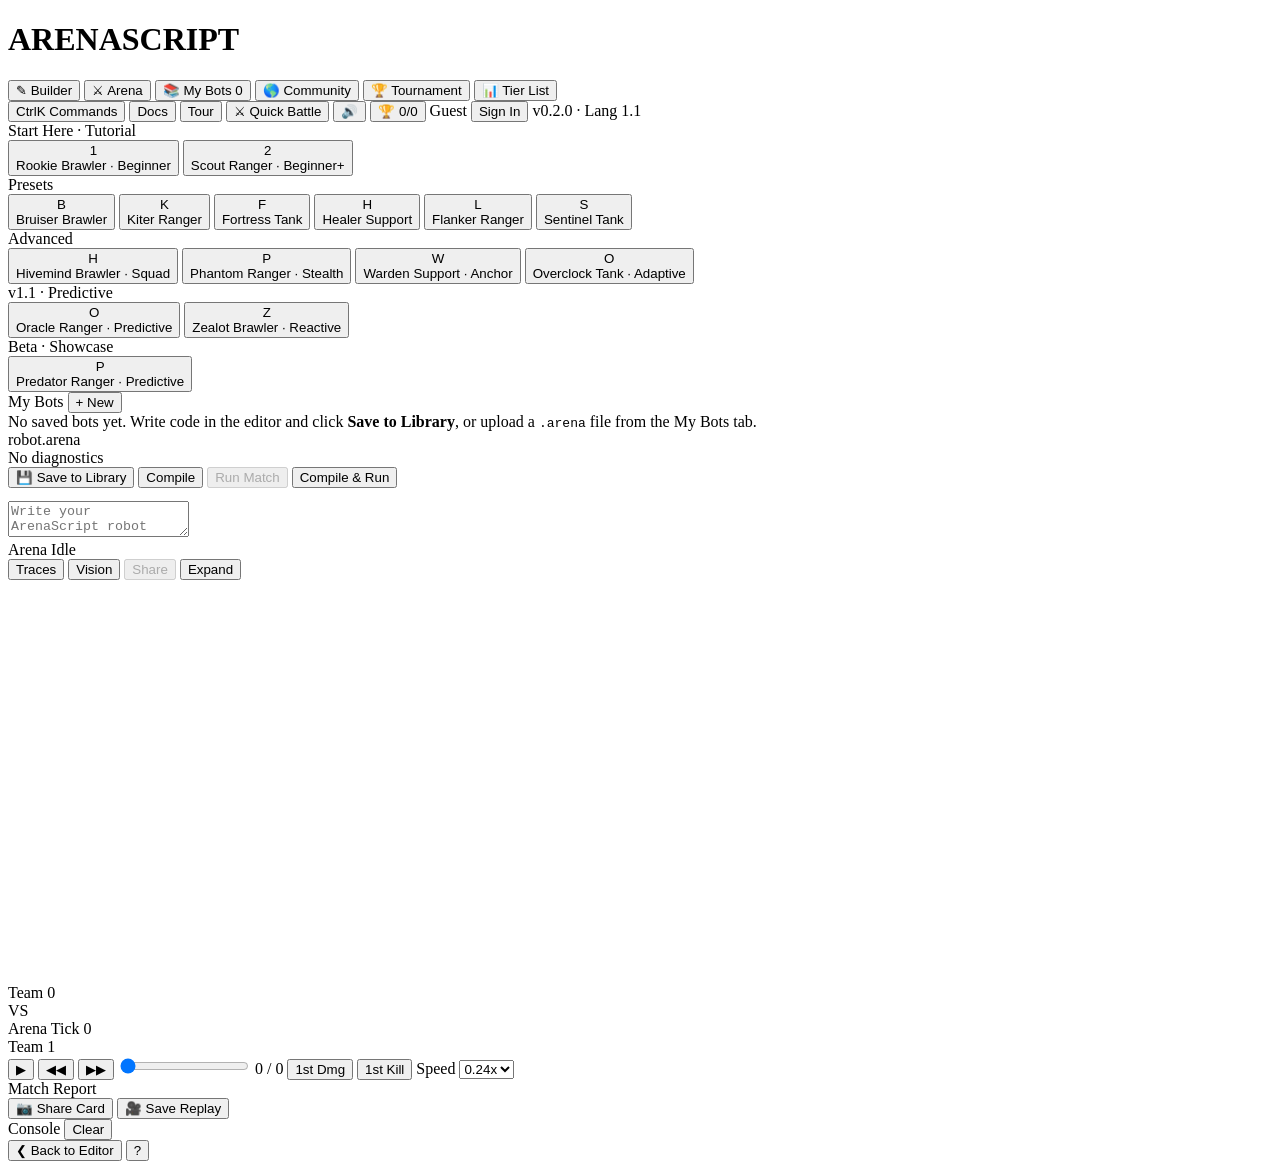
==== commit a5266d48: "Add Save Replay — export a match as a WebM video After a match finishes, a Save Replay button in the" ====
--- a/index.html
+++ b/index.html
@@ -567,6 +567,9 @@
                 <button id="btn-share-card" class="btn btn-compile share-card-btn" title="Generate a shareable PNG of this match">
                   <span aria-hidden="true">&#128247;</span> Share Card
                 </button>
+                <button id="btn-save-replay" class="btn btn-compile share-card-btn" title="Save the replay as a WebM video">
+                  <span aria-hidden="true">&#127909;</span> Save Replay
+                </button>
               </div>
               <div id="results-content"></div>
               <div id="results-robot-detail" class="result-robot-detail"></div>
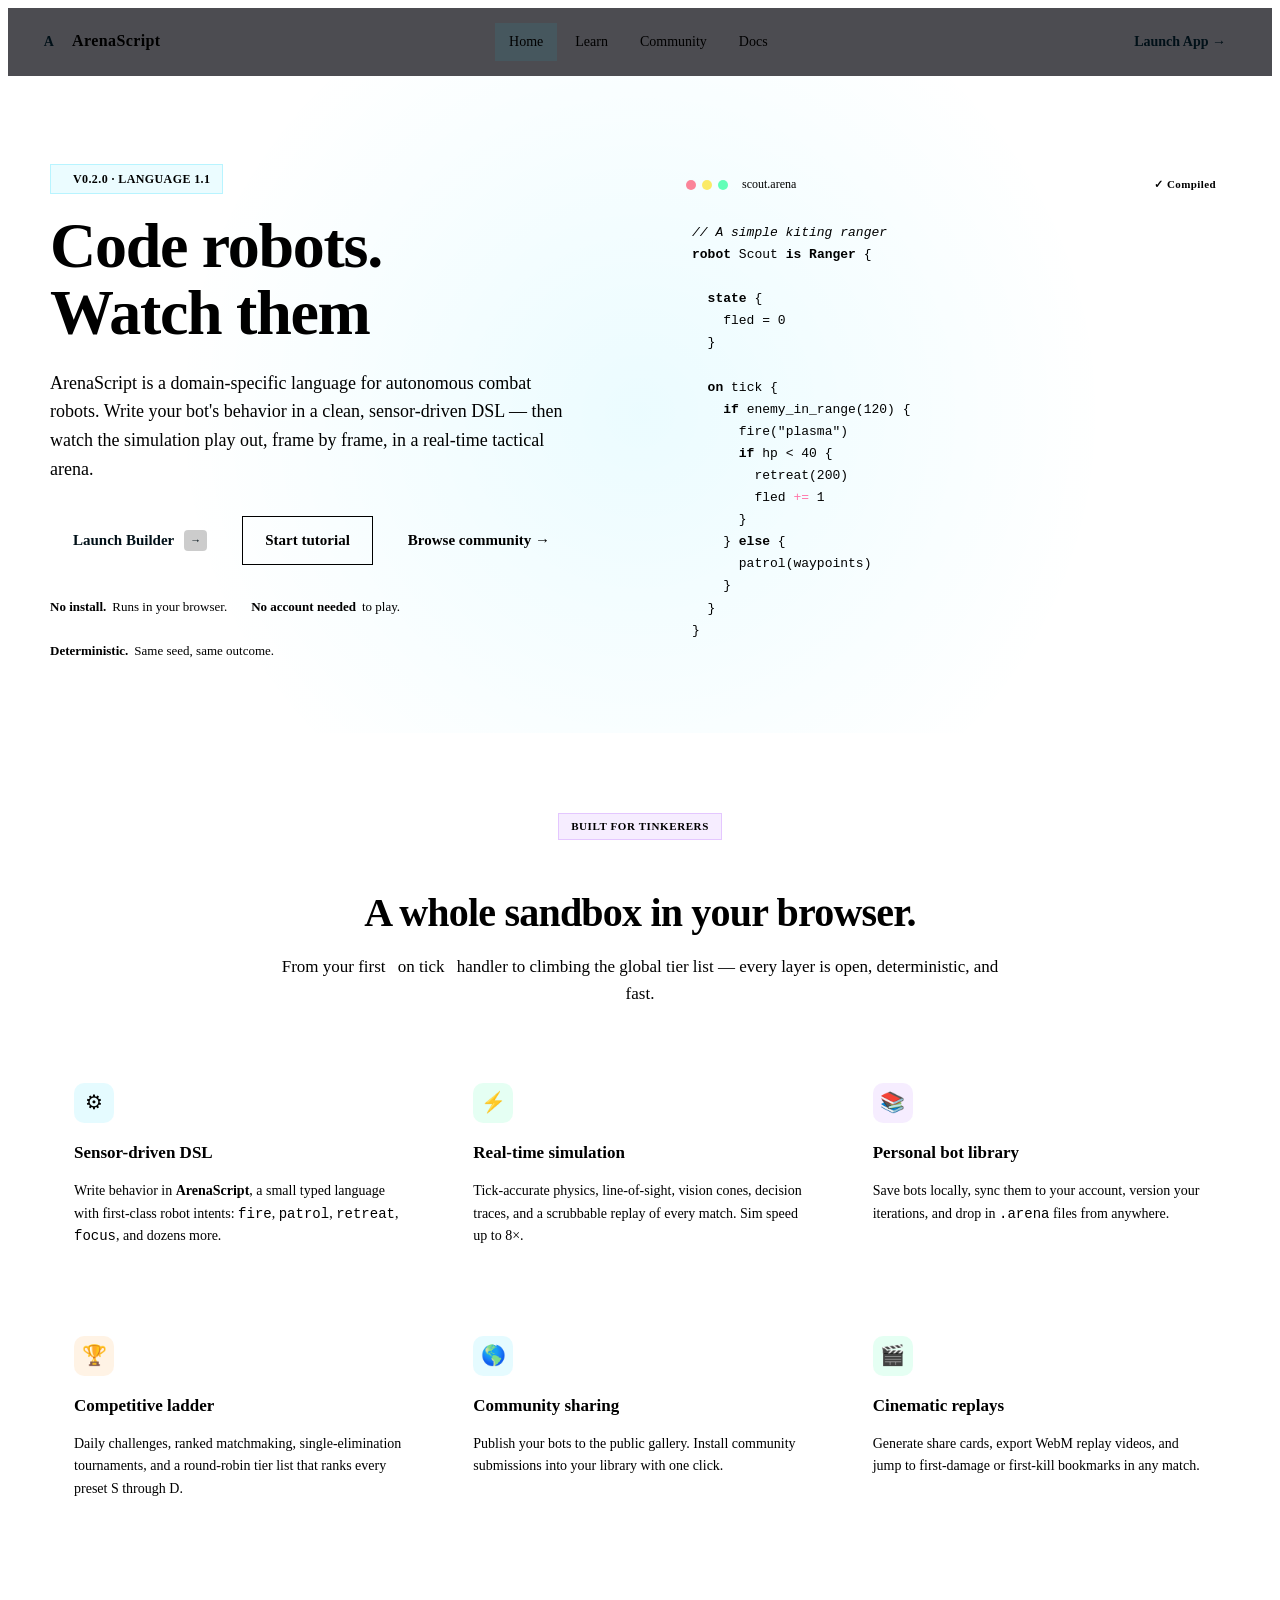
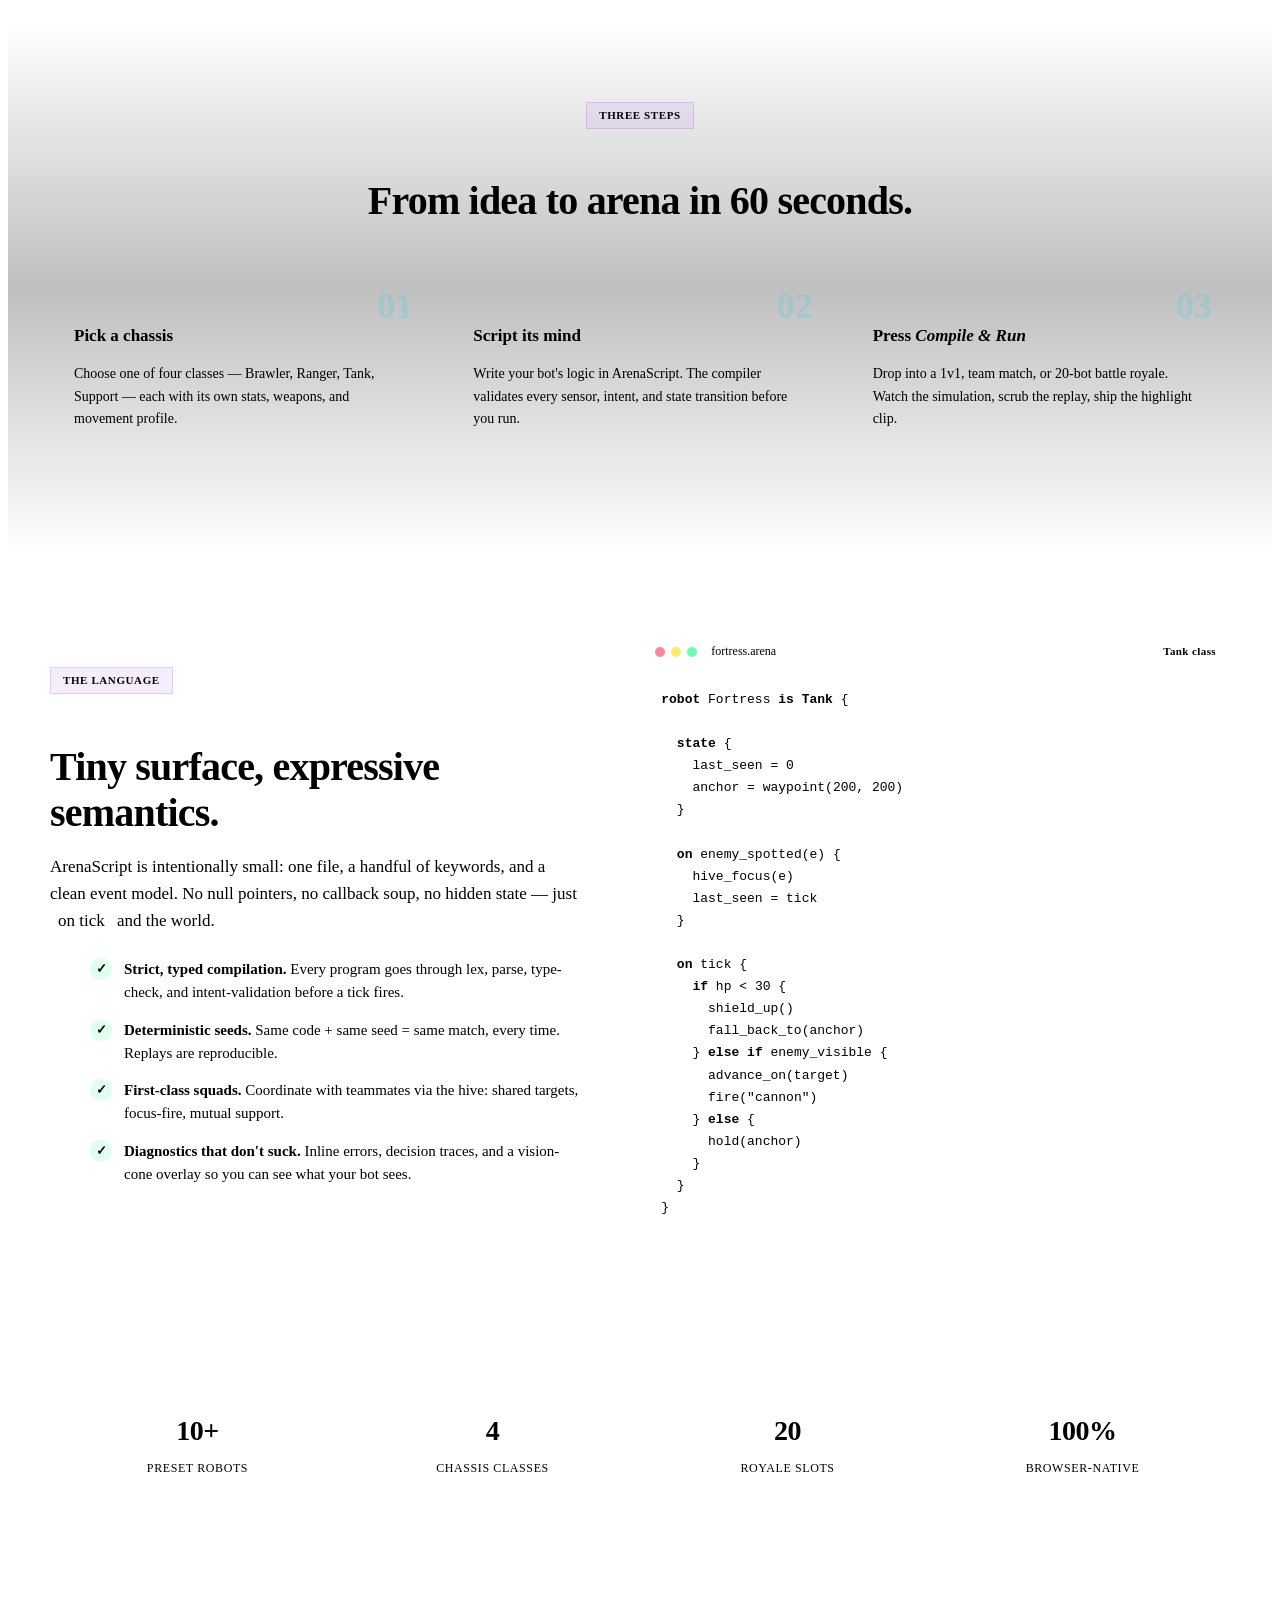
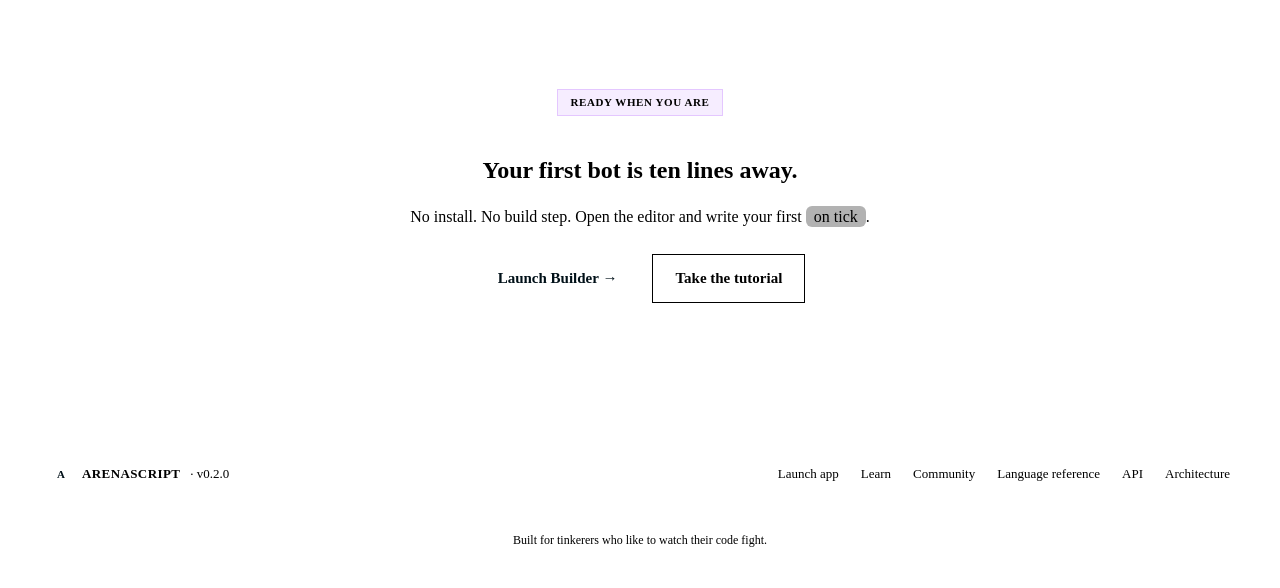
==== commit 078d5ca4: "Add landing page + standalone Learn and Community pages The app shell was a single, dense 1000-line " ====
--- a/index.html
+++ b/index.html
@@ -3,1002 +3,316 @@
 <head>
   <meta charset="UTF-8">
   <meta name="viewport" content="width=device-width, initial-scale=1.0">
-  <title>ArenaScript — Robot Arena Combat</title>
-  <link rel="stylesheet" href="css/style.css">
+  <title>ArenaScript — Code Robots. Watch Them Fight.</title>
+  <meta name="description" content="ArenaScript is a domain-specific language for scripting autonomous robots that battle in real-time tactical arenas. Write code, simulate matches, climb the tier list.">
+  <link rel="stylesheet" href="css/design.css">
   <link rel="icon" href="data:image/svg+xml,<svg xmlns='http://www.w3.org/2000/svg' viewBox='0 0 32 32'><text y='28' font-size='28'>&#x1F916;</text></svg>">
 </head>
-<body data-view="builder">
-
-  <!-- Top Bar -->
-  <header class="top-bar">
-    <div class="top-bar-left">
-      <h1>ARENA<span>SCRIPT</span></h1>
-      <nav class="view-tabs" role="tablist" aria-label="Main views">
-        <button class="view-tab active" data-view="builder" role="tab" aria-selected="true">
-          <span class="tab-icon">&#9998;</span> Builder
-        </button>
-        <button class="view-tab" data-view="arena" role="tab" aria-selected="false">
-          <span class="tab-icon">&#9876;</span> Arena
-        </button>
-        <button class="view-tab" data-view="library" role="tab" aria-selected="false">
-          <span class="tab-icon">&#128218;</span> My Bots
-          <span class="tab-count" id="tab-count-library">0</span>
-        </button>
-        <button class="view-tab" data-view="community" role="tab" aria-selected="false">
-          <span class="tab-icon">&#127758;</span> Community
-        </button>
-        <button class="view-tab" data-view="tournament" role="tab" aria-selected="false">
-          <span class="tab-icon">&#127942;</span> Tournament
-        </button>
-        <button class="view-tab" data-view="tierlist" role="tab" aria-selected="false">
-          <span class="tab-icon">&#128202;</span> Tier List
-        </button>
-      </nav>
-    </div>
-    <div class="top-bar-actions">
-      <button id="btn-open-palette" class="btn btn-ghost" title="Command palette (Ctrl+K)">
-        <span class="kbd-inline">Ctrl</span><span class="kbd-inline">K</span> Commands
+<body class="page-marketing">
+
+  <!-- ============================================================================
+       Top Nav
+       ============================================================================ -->
+  <header class="site-nav" role="banner">
+    <a href="index.html" class="site-nav-brand">
+      <span class="brand-mark">A</span>
+      <span>Arena<span class="accent">Script</span></span>
+    </a>
+
+    <nav class="site-nav-links" id="site-nav-links" aria-label="Main">
+      <a href="index.html" class="site-nav-link active">Home</a>
+      <a href="learn.html" class="site-nav-link">Learn</a>
+      <a href="community.html" class="site-nav-link">Community</a>
+      <a href="docs/language-reference.md" class="site-nav-link">Docs</a>
+    </nav>
+
+    <div style="display:flex;align-items:center;gap:10px;">
+      <a href="app.html" class="site-nav-cta">Launch App &rarr;</a>
+      <button class="site-nav-mobile-toggle" aria-label="Toggle nav"
+              onclick="document.getElementById('site-nav-links').classList.toggle('open')">
+        &#9776;
       </button>
-      <button id="btn-open-lang-ref" class="btn btn-ghost" title="Language reference (Ctrl+/)">
-        Docs
-      </button>
-      <button id="btn-open-tour" class="btn btn-ghost" title="Re-open the onboarding tour">
-        Tour
-      </button>
-      <button id="btn-quick-battle" class="btn btn-quick-battle" title="Pick robots and fight — no code required">
-        <span aria-hidden="true">&#9876;</span> Quick Battle
-      </button>
-      <button id="btn-sfx-toggle" class="btn btn-ghost btn-sfx" title="Toggle sound effects" aria-label="Toggle sound effects">
-        <span class="sfx-icon" aria-hidden="true">&#128266;</span>
-      </button>
-      <button id="btn-achievements" class="btn btn-ghost btn-achievements" title="View achievements" aria-label="Achievements">
-        <span aria-hidden="true">&#127942;</span>
-        <span id="ach-pill" class="ach-pill">0/0</span>
-      </button>
-      <span id="auth-status" class="shortcut-hint">Guest</span>
-      <button id="btn-auth-open" class="btn btn-compile">Sign In</button>
-      <button id="btn-auth-logout" class="btn btn-save" hidden>Sign Out</button>
-      <button id="btn-sync-cloud" class="btn btn-run" hidden>Sync Cloud Bots</button>
-      <span class="version-badge" id="version-badge">v0.2.0 · Lang 1.1</span>
     </div>
   </header>
 
-  <!-- App Layout -->
-  <div class="app-layout">
-
-    <!-- Sidebar: contextual to active view -->
-    <aside class="sidebar">
-
-      <!-- Builder sidebar content: presets + user bots -->
-      <div class="sidebar-panel" data-sidebar="builder">
-
-        <!-- Daily Challenge card -->
-        <div class="daily-challenge" id="daily-challenge" hidden>
-          <div class="dc-head">
-            <span class="dc-tag">Daily Challenge</span>
-            <span class="dc-date" id="dc-date"></span>
+  <!-- ============================================================================
+       Hero
+       ============================================================================ -->
+  <section class="hero">
+    <div class="page-wrap">
+      <div class="hero-inner">
+        <div>
+          <span class="hero-eyebrow"><span class="dot"></span> v0.2.0 &middot; Language 1.1</span>
+          <h1>
+            Code robots.<br>
+            Watch them <span class="accent">fight.</span>
+          </h1>
+          <p class="hero-lede">
+            ArenaScript is a domain-specific language for autonomous combat robots.
+            Write your bot's behavior in a clean, sensor-driven DSL &mdash; then
+            watch the simulation play out, frame by frame, in a real-time tactical arena.
+          </p>
+
+          <div class="hero-actions">
+            <a href="app.html" class="btn-primary">
+              Launch Builder
+              <span class="kbd-chip">&rarr;</span>
+            </a>
+            <a href="learn.html" class="btn-secondary">Start tutorial</a>
+            <a href="community.html" class="btn-ghost-lg">Browse community &rarr;</a>
           </div>
-          <div class="dc-body">
-            <div class="dc-title" id="dc-title">—</div>
-            <div class="dc-meta" id="dc-meta">—</div>
+
+          <div class="hero-meta">
+            <span><b>No install.</b> Runs in your browser.</span>
+            <span><b>No account needed</b> to play.</span>
+            <span><b>Deterministic.</b> Same seed, same outcome.</span>
           </div>
-          <div class="dc-footer">
-            <span class="dc-best" id="dc-best">No attempts yet</span>
-            <button id="btn-dc-run" class="dc-btn">Play</button>
+        </div>
+
+        <div class="hero-code" aria-hidden="true">
+          <div class="hero-code-bar">
+            <div class="traffic"><span></span><span></span><span></span></div>
+            <span class="file">scout.arena</span>
+            <span class="badge">&#10003; Compiled</span>
           </div>
-          <div class="dc-leaderboard" id="dc-leaderboard" hidden>
-            <div class="dc-lb-head">
-              <span class="dc-lb-title">Today's Leaderboard</span>
-              <button id="btn-dc-lb-refresh" class="dc-lb-refresh" title="Refresh">&#x21bb;</button>
-            </div>
-            <ol class="dc-lb-list" id="dc-lb-list"></ol>
-            <div class="dc-lb-empty" id="dc-lb-empty" hidden>No times yet today — be first!</div>
-            <div class="dc-lb-signin" id="dc-lb-signin" hidden>Sign in to submit your time.</div>
+<pre><span class="tok-com">// A simple kiting ranger</span>
+<span class="tok-kw">robot</span> <span class="tok-fn">Scout</span> <span class="tok-kw">is</span> <span class="tok-kw">Ranger</span> {
+
+  <span class="tok-kw">state</span> {
+    fled = <span class="tok-num">0</span>
+  }
+
+  <span class="tok-kw">on</span> <span class="tok-fn">tick</span> {
+    <span class="tok-kw">if</span> enemy_in_range(<span class="tok-num">120</span>) {
+      <span class="tok-fn">fire</span>(<span class="tok-str">"plasma"</span>)
+      <span class="tok-kw">if</span> hp &lt; <span class="tok-num">40</span> {
+        <span class="tok-fn">retreat</span>(<span class="tok-num">200</span>)
+        fled <span class="tok-op">+=</span> <span class="tok-num">1</span>
+      }
+    } <span class="tok-kw">else</span> {
+      <span class="tok-fn">patrol</span>(waypoints)
+    }
+  }
+}</pre>
+        </div>
+      </div>
+    </div>
+  </section>
+
+  <!-- ============================================================================
+       Feature Grid
+       ============================================================================ -->
+  <section class="section">
+    <div class="page-wrap">
+      <div class="section-head">
+        <span class="section-tag">Built for tinkerers</span>
+        <h2>A whole sandbox in your browser.</h2>
+        <p class="section-lede">
+          From your first <code style="background:var(--bg-tertiary);padding:2px 8px;border-radius:6px;font-family:var(--font-mono);color:var(--accent-cyan);">on tick</code>
+          handler to climbing the global tier list &mdash; every layer is open, deterministic, and fast.
+        </p>
+      </div>
+
+      <div class="feature-grid">
+        <div class="feature-card">
+          <div class="icon">&#9881;</div>
+          <h3>Sensor-driven DSL</h3>
+          <p>Write behavior in <b>ArenaScript</b>, a small typed language with first-class robot intents:
+             <code>fire</code>, <code>patrol</code>, <code>retreat</code>, <code>focus</code>, and dozens more.</p>
+        </div>
+        <div class="feature-card alt">
+          <div class="icon">&#9889;</div>
+          <h3>Real-time simulation</h3>
+          <p>Tick-accurate physics, line-of-sight, vision cones, decision traces, and a scrubbable replay
+             of every match. Sim speed up to 8&times;.</p>
+        </div>
+        <div class="feature-card alt2">
+          <div class="icon">&#128218;</div>
+          <h3>Personal bot library</h3>
+          <p>Save bots locally, sync them to your account, version your iterations,
+             and drop in <code>.arena</code> files from anywhere.</p>
+        </div>
+        <div class="feature-card alt3">
+          <div class="icon">&#127942;</div>
+          <h3>Competitive ladder</h3>
+          <p>Daily challenges, ranked matchmaking, single-elimination tournaments, and a
+             round-robin tier list that ranks every preset S through D.</p>
+        </div>
+        <div class="feature-card">
+          <div class="icon">&#127758;</div>
+          <h3>Community sharing</h3>
+          <p>Publish your bots to the public gallery. Install community submissions
+             into your library with one click.</p>
+        </div>
+        <div class="feature-card alt">
+          <div class="icon">&#127916;</div>
+          <h3>Cinematic replays</h3>
+          <p>Generate share cards, export WebM replay videos, and jump to first-damage
+             or first-kill bookmarks in any match.</p>
+        </div>
+      </div>
+    </div>
+  </section>
+
+  <!-- ============================================================================
+       How it works
+       ============================================================================ -->
+  <section class="section" style="background: linear-gradient(180deg, transparent, rgba(0,0,0,0.25), transparent);">
+    <div class="page-wrap">
+      <div class="section-head">
+        <span class="section-tag">Three steps</span>
+        <h2>From idea to arena in 60 seconds.</h2>
+      </div>
+
+      <div class="steps">
+        <div class="step-card">
+          <span class="step-num">01</span>
+          <h4>Pick a chassis</h4>
+          <p>Choose one of four classes &mdash; Brawler, Ranger, Tank, Support &mdash;
+             each with its own stats, weapons, and movement profile.</p>
+        </div>
+        <div class="step-card">
+          <span class="step-num">02</span>
+          <h4>Script its mind</h4>
+          <p>Write your bot's logic in ArenaScript. The compiler validates every
+             sensor, intent, and state transition before you run.</p>
+        </div>
+        <div class="step-card">
+          <span class="step-num">03</span>
+          <h4>Press <em>Compile &amp; Run</em></h4>
+          <p>Drop into a 1v1, team match, or 20-bot battle royale.
+             Watch the simulation, scrub the replay, ship the highlight clip.</p>
+        </div>
+      </div>
+    </div>
+  </section>
+
+  <!-- ============================================================================
+       Showcase
+       ============================================================================ -->
+  <section class="section">
+    <div class="page-wrap">
+      <div class="showcase">
+        <div class="showcase-text">
+          <span class="section-tag">The language</span>
+          <h2>Tiny surface, expressive semantics.</h2>
+          <p class="section-lede">
+            ArenaScript is intentionally small: one file, a handful of keywords, and
+            a clean event model. No null pointers, no callback soup, no hidden state &mdash;
+            just <code style="background:var(--bg-tertiary);padding:2px 8px;border-radius:6px;font-family:var(--font-mono);color:var(--accent-cyan);">on tick</code>
+            and the world.
+          </p>
+          <ul class="showcase-list">
+            <li><span class="tick">&#10003;</span><div><b>Strict, typed compilation.</b> Every program goes through lex, parse, type-check, and intent-validation before a tick fires.</div></li>
+            <li><span class="tick">&#10003;</span><div><b>Deterministic seeds.</b> Same code + same seed = same match, every time. Replays are reproducible.</div></li>
+            <li><span class="tick">&#10003;</span><div><b>First-class squads.</b> Coordinate with teammates via the hive: shared targets, focus-fire, mutual support.</div></li>
+            <li><span class="tick">&#10003;</span><div><b>Diagnostics that don't suck.</b> Inline errors, decision traces, and a vision-cone overlay so you can see what your bot sees.</div></li>
+          </ul>
+        </div>
+
+        <div class="hero-code">
+          <div class="hero-code-bar">
+            <div class="traffic"><span></span><span></span><span></span></div>
+            <span class="file">fortress.arena</span>
+            <span class="badge" style="color:var(--accent-purple);">Tank class</span>
           </div>
-        </div>
-
-        <div class="sidebar-header">Start Here · Tutorial</div>
-
-        <button class="bot-preset" data-bot="rookie" title="Rookie — Simplest possible bot. Start here.">
-          <div class="bot-class-icon brawler">1</div>
-          <div class="bot-preset-info">
-            <span class="bot-preset-name">Rookie</span>
-            <span class="bot-preset-class">Brawler · Beginner</span>
-          </div>
-        </button>
-
-        <button class="bot-preset" data-bot="scout" title="Scout — Introduces state, log(), and waypoints.">
-          <div class="bot-class-icon ranger">2</div>
-          <div class="bot-preset-info">
-            <span class="bot-preset-name">Scout</span>
-            <span class="bot-preset-class">Ranger · Beginner+</span>
-          </div>
-        </button>
-
-        <div class="sidebar-header">Presets</div>
-
-        <button class="bot-preset active" data-bot="bruiser" title="Bruiser — Aggressive Brawler">
-          <div class="bot-class-icon brawler">B</div>
-          <div class="bot-preset-info">
-            <span class="bot-preset-name">Bruiser</span>
-            <span class="bot-preset-class">Brawler</span>
-          </div>
-        </button>
-
-        <button class="bot-preset" data-bot="kiter" title="Kiter — Ranged Ranger">
-          <div class="bot-class-icon ranger">K</div>
-          <div class="bot-preset-info">
-            <span class="bot-preset-name">Kiter</span>
-            <span class="bot-preset-class">Ranger</span>
-          </div>
-        </button>
-
-        <button class="bot-preset" data-bot="fortress" title="Fortress — Defensive Tank">
-          <div class="bot-class-icon tank">F</div>
-          <div class="bot-preset-info">
-            <span class="bot-preset-name">Fortress</span>
-            <span class="bot-preset-class">Tank</span>
-          </div>
-        </button>
-
-        <button class="bot-preset" data-bot="healer" title="Healer — Support">
-          <div class="bot-class-icon support">H</div>
-          <div class="bot-preset-info">
-            <span class="bot-preset-name">Healer</span>
-            <span class="bot-preset-class">Support</span>
-          </div>
-        </button>
-
-        <button class="bot-preset" data-bot="flanker" title="Flanker — Ranger">
-          <div class="bot-class-icon ranger">L</div>
-          <div class="bot-preset-info">
-            <span class="bot-preset-name">Flanker</span>
-            <span class="bot-preset-class">Ranger</span>
-          </div>
-        </button>
-
-        <button class="bot-preset" data-bot="sentinel" title="Sentinel — Tank">
-          <div class="bot-class-icon tank">S</div>
-          <div class="bot-preset-info">
-            <span class="bot-preset-name">Sentinel</span>
-            <span class="bot-preset-class">Tank</span>
-          </div>
-        </button>
-
-        <div class="sidebar-subheader">Advanced</div>
-
-        <button class="bot-preset" data-bot="hivemind" title="Hivemind — Squad-aware brawler with hive focus-fire">
-          <div class="bot-class-icon brawler">H</div>
-          <div class="bot-preset-info">
-            <span class="bot-preset-name">Hivemind</span>
-            <span class="bot-preset-class">Brawler · Squad</span>
-          </div>
-        </button>
-
-        <button class="bot-preset" data-bot="phantom" title="Phantom — Cloaking stealth assassin">
-          <div class="bot-class-icon ranger">P</div>
-          <div class="bot-preset-info">
-            <span class="bot-preset-name">Phantom</span>
-            <span class="bot-preset-class">Ranger · Stealth</span>
-          </div>
-        </button>
-
-        <button class="bot-preset" data-bot="warden" title="Warden — Objective defender with mine cadence">
-          <div class="bot-class-icon support">W</div>
-          <div class="bot-preset-info">
-            <span class="bot-preset-name">Warden</span>
-            <span class="bot-preset-class">Support · Anchor</span>
-          </div>
-        </button>
-
-        <button class="bot-preset" data-bot="overclock" title="Overclock — Adaptive tank, mode-switching">
-          <div class="bot-class-icon tank">O</div>
-          <div class="bot-preset-info">
-            <span class="bot-preset-name">Overclock</span>
-            <span class="bot-preset-class">Tank · Adaptive</span>
-          </div>
-        </button>
-
-        <div class="sidebar-subheader">v1.1 · Predictive</div>
-
-        <button class="bot-preset" data-bot="oracle" title="Oracle — Predictive ranger (leads shots, dodges incoming)">
-          <div class="bot-class-icon ranger">O</div>
-          <div class="bot-preset-info">
-            <span class="bot-preset-name">Oracle</span>
-            <span class="bot-preset-class">Ranger · Predictive</span>
-          </div>
-        </button>
-
-        <button class="bot-preset" data-bot="zealot" title="Zealot — Reactive brawler (chases attackers, picks weakest target)">
-          <div class="bot-class-icon brawler">Z</div>
-          <div class="bot-preset-info">
-            <span class="bot-preset-name">Zealot</span>
-            <span class="bot-preset-class">Brawler · Reactive</span>
-          </div>
-        </button>
-
-        <div class="sidebar-subheader">Beta · Showcase</div>
-
-        <button class="bot-preset" data-bot="predator" title="Predator — Dodges incoming fire, leads shots, coordinates via hive. Uses every new beta stdlib sensor.">
-          <div class="bot-class-icon ranger">P</div>
-          <div class="bot-preset-info">
-            <span class="bot-preset-name">Predator</span>
-            <span class="bot-preset-class">Ranger · Predictive</span>
-          </div>
-        </button>
-
-        <div class="sidebar-header sidebar-header-user">
-          <span>My Bots</span>
-          <button id="btn-sidebar-new-bot" class="sidebar-mini-btn" title="New empty bot in editor">+ New</button>
-        </div>
-        <div id="sidebar-user-bots" class="sidebar-user-bots">
-          <div class="sidebar-empty-hint">No saved bots yet. Write code in the editor and click <b>Save to Library</b>, or upload a <code>.arena</code> file from the My Bots tab.</div>
-        </div>
-      </div>
-
-      <!-- Arena sidebar content: match setup -->
-      <div class="sidebar-panel" data-sidebar="arena" hidden>
-        <div class="sidebar-header">Match Setup</div>
-
-        <div class="sidebar-section">
-          <label for="match-mode">Match Mode</label>
-          <select id="match-mode" class="opponent-select">
-            <option value="duel_1v1" selected>1v1 &mdash; Duel</option>
-            <option value="squad_2v2">2v2 &mdash; Squad</option>
-            <option value="team_3v3">3v3 &mdash; Team</option>
-            <option value="team_4v4">4v4 &mdash; Team</option>
-            <option value="team_5v5">5v5 &mdash; Team</option>
-            <option value="battle_royale">Battle Royale &mdash; 12 bots</option>
-          </select>
-        </div>
-
-        <div class="sidebar-section">
-          <label for="arena-select">Arena</label>
-          <select id="arena-select" class="opponent-select"></select>
-          <div id="arena-info" class="arena-info">
-            <div class="arena-info-head">
-              <div class="arena-info-tagline" id="arena-info-tagline"></div>
-              <span class="arena-info-difficulty" id="arena-info-difficulty"></span>
-            </div>
-            <div class="arena-info-desc" id="arena-info-desc"></div>
-          </div>
-        </div>
-
-        <div class="sidebar-section">
-          <label for="opponent-select">Opponent</label>
-          <select id="opponent-select" class="opponent-select"></select>
-        </div>
-
-        <div class="sidebar-section">
-          <label for="seed-input">Seed (blank = random)</label>
-          <input id="seed-input" type="number" class="opponent-select" placeholder="Random" min="0" max="2147483646">
-        </div>
-
-        <div class="sidebar-section">
-          <button id="btn-arena-run" class="btn btn-run btn-block">Run Match</button>
-        </div>
-
-        <div class="sidebar-divider"></div>
-
-        <div class="sidebar-section">
-          <label for="team-preset-select">Team Simulation</label>
-          <select id="team-preset-select" class="opponent-select">
-            <option value="skirmish_pair">Skirmish Pair</option>
-            <option value="pressure_line">Pressure Line</option>
-          </select>
-          <button id="btn-run-team-sim" class="btn btn-run team-sim-btn">Run Team Sim</button>
-        </div>
-
-        <div class="sidebar-section">
-          <button id="btn-open-team-builder" class="btn btn-team-builder-open">Team Builder</button>
-        </div>
-
-        <div class="sidebar-divider"></div>
-
-        <div class="sidebar-section">
-          <label for="gauntlet-slate">Gauntlet (your bot vs a slate)</label>
-          <select id="gauntlet-slate" class="opponent-select">
-            <option value="tutorial" selected>Beginner slate (Rookie, Bruiser, Kiter)</option>
-            <option value="mixed">Mixed slate (one per class)</option>
-            <option value="advanced">Advanced slate (Phantom, Overclock, Oracle, Zealot)</option>
-            <option value="all">All presets</option>
-          </select>
-          <div class="sidebar-inline-row" style="display:flex;gap:6px;align-items:center;margin-top:6px;">
-            <label for="gauntlet-seeds" style="font-size:11px;color:var(--text-muted);">Seeds per foe</label>
-            <input id="gauntlet-seeds" type="number" min="1" max="10" value="3" class="opponent-select" style="max-width:64px;">
-          </div>
-          <button id="btn-run-gauntlet" class="btn btn-run btn-block" style="margin-top:8px;">Run Gauntlet</button>
-          <div class="sidebar-help">Runs your compiled bot vs each opponent across N seeds and reports winrate.</div>
-        </div>
-
-        <div class="sidebar-divider"></div>
-
-        <div class="sidebar-section sidebar-loaded-bot">
-          <label>Your Bot</label>
-          <div id="arena-loaded-bot" class="arena-loaded-bot">None loaded</div>
-          <div class="sidebar-help">Write &amp; compile in Builder, or pick a bot in My Bots.</div>
-        </div>
-      </div>
-
-      <!-- Tier List sidebar content -->
-      <div class="sidebar-panel" data-sidebar="tierlist" hidden>
-        <div class="sidebar-header">Tier List</div>
-        <div class="sidebar-section">
-          <label for="tier-seeds">Seeds per matchup</label>
-          <select id="tier-seeds" class="opponent-select">
-            <option value="1">1 (fast)</option>
-            <option value="3" selected>3 (balanced)</option>
-            <option value="5">5 (thorough)</option>
-          </select>
-        </div>
-        <div class="sidebar-divider"></div>
-        <div class="sidebar-section">
-          <button id="btn-tier-run" class="btn btn-run btn-block">Compute Tier List</button>
-        </div>
-        <div class="sidebar-section">
-          <button id="btn-tier-clear" class="btn btn-ghost btn-block">Clear cache</button>
-        </div>
-        <div class="sidebar-help" style="padding: 0 14px;">
-          Runs every preset against every other preset across N seeds, then ranks them by win rate.
-        </div>
-      </div>
-
-      <!-- Tournament sidebar content: setup -->
-      <div class="sidebar-panel" data-sidebar="tournament" hidden>
-        <div class="sidebar-header">Tournament Setup</div>
-        <div class="sidebar-section">
-          <label for="tourn-size">Bracket size</label>
-          <select id="tourn-size" class="opponent-select">
-            <option value="4">4 robots (3 matches)</option>
-            <option value="8" selected>8 robots (7 matches)</option>
-            <option value="16">16 robots (15 matches)</option>
-          </select>
-        </div>
-        <div class="sidebar-section">
-          <label for="tourn-arena">Arena</label>
-          <select id="tourn-arena" class="opponent-select"></select>
-        </div>
-        <div class="sidebar-section">
-          <label for="tourn-seed">Seed (blank = random)</label>
-          <input id="tourn-seed" type="number" class="opponent-select" placeholder="Random" min="0" max="2147483646">
-        </div>
-        <div class="sidebar-divider"></div>
-        <div class="sidebar-section">
-          <button id="btn-tourn-pick" class="btn btn-team-builder-open">Pick Participants</button>
-          <button id="btn-tourn-autofill" class="btn btn-run btn-block" style="margin-top:6px;">Auto-fill with presets</button>
-        </div>
-        <div class="sidebar-divider"></div>
-        <div class="sidebar-section">
-          <button id="btn-tourn-run" class="btn btn-run btn-block" disabled>Run Tournament</button>
-        </div>
-        <div class="sidebar-help" style="padding: 0 14px;">
-          Single-elimination bracket. Your editor bot is automatically the top seed.
-        </div>
-      </div>
-
-      <!-- Community sidebar content: filters -->
-      <div class="sidebar-panel" data-sidebar="community" hidden>
-        <div class="sidebar-header">Community Bots</div>
-        <div class="sidebar-section">
-          <label for="community-search">Search</label>
-          <input id="community-search" type="text" class="opponent-select" placeholder="Name or author" autocomplete="off">
-        </div>
-        <div class="sidebar-section">
-          <label for="community-class">Class</label>
-          <select id="community-class" class="opponent-select">
-            <option value="">All classes</option>
-            <option value="brawler">Brawler</option>
-            <option value="ranger">Ranger</option>
-            <option value="tank">Tank</option>
-            <option value="support">Support</option>
-          </select>
-        </div>
-        <div class="sidebar-section">
-          <label for="community-sort">Sort</label>
-          <select id="community-sort" class="opponent-select">
-            <option value="recent" selected>Most recent</option>
-            <option value="oldest">Oldest</option>
-            <option value="name">Name (A-Z)</option>
-          </select>
-        </div>
-        <div class="sidebar-divider"></div>
-        <div class="sidebar-section">
-          <button id="btn-community-refresh" class="btn btn-run btn-block">Refresh</button>
-        </div>
-        <div class="sidebar-help" style="padding: 0 14px;">
-          Bots shared publicly by other ArenaScript players. Install one to your library to use it in battles.
-        </div>
-      </div>
-
-      <!-- Library sidebar content: filters -->
-      <div class="sidebar-panel" data-sidebar="library" hidden>
-        <div class="sidebar-header">Filter</div>
-        <div class="sidebar-section">
-          <label for="library-filter-class">Class</label>
-          <select id="library-filter-class" class="opponent-select">
-            <option value="">All classes</option>
-            <option value="brawler">Brawler</option>
-            <option value="ranger">Ranger</option>
-            <option value="tank">Tank</option>
-            <option value="support">Support</option>
-          </select>
-        </div>
-        <div class="sidebar-section">
-          <label for="library-search">Search</label>
-          <input id="library-search" type="text" class="opponent-select" placeholder="Name or author">
-        </div>
-        <div class="sidebar-divider"></div>
-        <div class="sidebar-section">
-          <button id="btn-library-upload" class="btn btn-run btn-block">Upload .arena</button>
-          <input id="library-file-input" type="file" accept=".arena,.txt,text/plain" multiple hidden>
-        </div>
-        <div class="sidebar-help" style="padding: 0 14px;">
-          Uploaded bots are validated by the compiler and stored in your browser (localStorage).
-        </div>
-      </div>
-    </aside>
-
-    <!-- Main Content -->
-    <main class="main-content">
-
-      <!-- ============ BUILDER + ARENA SHARED WORKSPACE ============ -->
-      <!-- The editor/arena/console lives here and is visible in Builder view.
-           In Arena view the editor collapses and the canvas expands. -->
-      <div class="view-content view-content-workspace" data-view-content="workspace">
-
-        <!-- Editor Toolbar (Builder view) -->
-        <div class="editor-toolbar">
-          <div class="file-tab"><span class="dot"></span><span id="editor-file-name">robot.arena</span></div>
-          <div id="diagnostic-summary" class="diagnostic-summary" aria-live="polite">No diagnostics</div>
-          <div class="spacer"></div>
-          <button id="btn-save-library" class="btn btn-save" title="Validate and save current editor code to your bot library">&#128190; Save to Library</button>
-          <button id="btn-compile" class="btn btn-compile">Compile</button>
-          <button id="btn-run" class="btn btn-run" disabled>Run Match</button>
-          <button id="btn-compile-run" class="btn btn-compile-run">Compile &amp; Run</button>
-        </div>
-
-        <!-- Workspace: Editor + Arena -->
-        <div class="workspace">
-
-          <!-- Code Editor -->
-          <div class="editor-pane">
-            <div class="editor-container">
-              <div class="line-numbers" id="line-numbers" aria-hidden="true"></div>
-              <div class="editor-code-area">
-                <pre class="highlight-layer" id="highlight-layer" aria-hidden="true"></pre>
-                <textarea id="code-editor" class="code-input" spellcheck="false"
-                  placeholder="Write your ArenaScript robot program here..."
-                  autocomplete="off" autocorrect="off" autocapitalize="off"></textarea>
-              </div>
-            </div>
-            <!-- Error Bar -->
-            <div id="error-bar" class="error-bar"></div>
-          </div>
-
-          <!-- Resize Handle -->
-          <div class="resize-handle" id="resize-handle" title="Drag to resize"></div>
-
-          <!-- Arena Pane -->
-          <div class="arena-pane">
-            <div class="arena-header">
-              <span class="label">Arena</span>
-              <span id="arena-status">Idle</span>
-              <div class="arena-toggles">
-                <button id="btn-toggle-traces" class="arena-toggle-btn" title="Toggle decision traces">Traces</button>
-                <button id="btn-toggle-vision" class="arena-toggle-btn" title="Show each robot's vision range + last-seen markers">Vision</button>
-                <button id="btn-share-match" class="arena-toggle-btn" title="Copy a shareable bundle of this match (seed + bots) to your clipboard" disabled>Share</button>
-                <button id="btn-toggle-fullpage" class="arena-toggle-btn" title="Toggle full-page battle view">Expand</button>
-              </div>
-            </div>
-            <div class="arena-canvas-wrap">
-              <canvas id="arena-canvas" width="400" height="400"></canvas>
-
-              <!-- Live broadcast scoreboard (match-live only) -->
-              <div id="match-scoreboard" class="match-scoreboard" aria-hidden="true">
-                <div class="sb-team sb-team-0">
-                  <span class="sb-dot"></span>
-                  <span class="sb-team-name" id="scoreboard-team0">Team 0</span>
-                </div>
-                <div class="sb-core">
-                  <span class="sb-vs">VS</span>
-                  <div class="sb-readout">
-                    <span class="sb-arena" id="scoreboard-arena">Arena</span>
-                    <span class="sb-tick" id="scoreboard-tick">Tick 0</span>
-                  </div>
-                </div>
-                <div class="sb-team sb-team-1">
-                  <span class="sb-team-name" id="scoreboard-team1">Team 1</span>
-                  <span class="sb-dot"></span>
-                </div>
-              </div>
-
-              <!-- Kill feed overlay (live during a match) -->
-              <div id="kill-feed" class="kill-feed" aria-hidden="true"></div>
-
-              <!-- Live combatant HUD: team rosters with HP bars (match-live only) -->
-              <div id="match-hud" class="match-hud" aria-hidden="true">
-                <div class="match-hud-team match-hud-team-0" id="match-hud-team0"></div>
-                <div class="match-hud-team match-hud-team-1" id="match-hud-team1"></div>
-              </div>
-
-              <!-- Cinematic match intro splash (match-live only) -->
-              <div id="match-intro" class="match-intro" hidden aria-hidden="true">
-                <div class="match-intro-row">
-                  <div class="match-intro-side match-intro-side-0">
-                    <span class="match-intro-tag">Blue Team</span>
-                    <span class="match-intro-name" id="match-intro-team0"></span>
-                  </div>
-                  <div class="match-intro-vs">VS</div>
-                  <div class="match-intro-side match-intro-side-1">
-                    <span class="match-intro-tag">Red Team</span>
-                    <span class="match-intro-name" id="match-intro-team1"></span>
-                  </div>
-                </div>
-                <div class="match-intro-arena" id="match-intro-arena"></div>
-              </div>
-            </div>
-
-            <!-- Replay Controls -->
-            <div class="replay-controls" id="replay-controls">
-              <button id="btn-replay-toggle" class="replay-btn" title="Play / Pause">&#9654;</button>
-              <button id="btn-replay-step-back" class="replay-btn step-btn" title="Step Back">&#9664;&#9664;</button>
-              <button id="btn-replay-step" class="replay-btn step-btn" title="Step Forward">&#9654;&#9654;</button>
-              <input id="replay-scrubber" class="replay-scrubber" type="range" min="0" max="100" value="0">
-              <span id="replay-tick-label" class="replay-tick-label">0 / 0</span>
-              <button id="btn-bookmark-damage" class="replay-btn bookmark-btn" title="Jump to first damage">1st Dmg</button>
-              <button id="btn-bookmark-kill" class="replay-btn bookmark-btn" title="Jump to first kill">1st Kill</button>
-              <label class="speed-label">
-                Speed
-                <select id="replay-speed" class="replay-speed-select">
-                  <option value="0.24" selected>0.24x</option>
-                  <option value="0.5">0.5x</option>
-                  <option value="1">1x</option>
-                  <option value="2">2x</option>
-                  <option value="4">4x</option>
-                  <option value="8">8x</option>
-                </select>
-              </label>
-            </div>
-
-            <!-- Match Results scorecard (revealed when the replay finishes) -->
-            <div id="match-results" class="match-results">
-              <div class="match-results-header">
-                <div class="match-results-title">Match Report</div>
-                <button id="btn-share-card" class="btn btn-compile share-card-btn" title="Generate a shareable PNG of this match">
-                  <span aria-hidden="true">&#128247;</span> Share Card
-                </button>
-                <button id="btn-save-replay" class="btn btn-compile share-card-btn" title="Save the replay as a WebM video">
-                  <span aria-hidden="true">&#127909;</span> Save Replay
-                </button>
-              </div>
-              <div id="results-content"></div>
-              <div id="results-robot-detail" class="result-robot-detail"></div>
-            </div>
-          </div>
-
-        </div>
-
-        <!-- Console -->
-        <div class="console-pane">
-          <div class="console-header">
-            <span class="label">Console</span>
-            <button id="btn-clear" class="console-clear-btn">Clear</button>
-          </div>
-          <div id="console-output" class="console-output"></div>
-        </div>
-
-      </div>
-
-      <!-- ============ MY BOTS (LIBRARY) VIEW ============ -->
-      <div class="view-content view-content-library" data-view-content="library" hidden>
-        <div class="library-header">
-          <div class="library-title">
-            <h2>My Bots</h2>
-            <span class="library-subtitle">Bots are saved locally by default. Sign in to sync to MySQL-backed cloud storage.</span>
-          </div>
-          <div class="library-actions">
-            <button id="btn-library-upload-top" class="btn btn-compile">&#11014; Upload .arena files</button>
-            <button id="btn-library-new" class="btn btn-run">+ New in Editor</button>
-          </div>
-        </div>
-
-        <!-- Drop zone -->
-        <div id="library-dropzone" class="library-dropzone">
-          <div class="dropzone-icon">&#128228;</div>
-          <div class="dropzone-text">
-            <strong>Drop <code>.arena</code> files here</strong>
-            <span>or click Upload above — each bot is validated through the full compiler pipeline before being saved.</span>
-          </div>
-        </div>
-
-        <!-- Upload results -->
-        <div id="library-upload-results" class="library-upload-results" hidden></div>
-
-        <!-- Bot grid -->
-        <div id="library-grid" class="library-grid"></div>
-
-        <!-- Local match history -->
-        <div class="match-history" id="match-history-panel">
-          <div class="match-history-header">
-            <h4>Recent matches</h4>
-            <button id="btn-match-history-clear" type="button" title="Clear local history">Clear</button>
-          </div>
-          <div id="match-history-list" class="match-history-list"></div>
-        </div>
-
-        <div id="library-empty" class="library-empty">
-          <div class="library-empty-icon">&#129302;</div>
-          <h3>No bots in your library yet</h3>
-          <p>Write a bot in the <b>Builder</b> and click <b>Save to Library</b>, or drop a <code>.arena</code> file above.</p>
-        </div>
-      </div>
-
-      <!-- ============ TIER LIST VIEW ============ -->
-      <div class="view-content view-content-tierlist" data-view-content="tierlist" hidden>
-        <div class="library-header">
-          <div class="library-title">
-            <h2>Tier List</h2>
-            <span class="library-subtitle">Every preset vs every other preset. Win-rate-ranked into S / A / B / C / D tiers.</span>
-          </div>
-          <div class="library-actions">
-            <span id="tier-status" class="community-count">Idle</span>
-          </div>
-        </div>
-
-        <div id="tier-empty" class="library-empty">
-          <div class="library-empty-icon">&#128202;</div>
-          <h3>No tier data yet</h3>
-          <p>Click <b>Compute Tier List</b> in the sidebar. This will run all preset pairings client-side &mdash; takes ~30 seconds.</p>
-        </div>
-
-        <div id="tier-progress" class="tier-progress" hidden>
-          <div class="tier-progress-bar"><div id="tier-progress-fill" class="tier-progress-fill"></div></div>
-          <div id="tier-progress-text" class="tier-progress-text">—</div>
-        </div>
-
-        <div id="tier-board" class="tier-board" hidden></div>
-      </div>
-
-      <!-- ============ TOURNAMENT VIEW ============ -->
-      <div class="view-content view-content-tournament" data-view-content="tournament" hidden>
-        <div class="library-header">
-          <div class="library-title">
-            <h2>Tournament</h2>
-            <span class="library-subtitle">Single-elimination bracket. Pick your participants in the sidebar, then hit <b>Run Tournament</b>.</span>
-          </div>
-          <div class="library-actions">
-            <span id="tourn-status" class="community-count">Idle</span>
-          </div>
-        </div>
-
-        <div id="tourn-empty" class="library-empty">
-          <div class="library-empty-icon">&#127942;</div>
-          <h3>No bracket yet</h3>
-          <p>Pick your bracket size in the sidebar, click <b>Pick Participants</b> to choose robots, then <b>Run Tournament</b> to watch the bracket fill in live.</p>
-        </div>
-
-        <div id="tourn-roster" class="tourn-roster" hidden>
-          <div class="tourn-roster-head">
-            <h3>Participants <span id="tourn-roster-count">0</span></h3>
-            <button id="btn-tourn-clear" class="bc-btn">Clear</button>
-          </div>
-          <div id="tourn-roster-grid" class="tourn-roster-grid"></div>
-        </div>
-
-        <div id="tourn-bracket" class="tourn-bracket" hidden></div>
-
-        <div id="tourn-winner" class="tourn-winner" hidden>
-          <div class="tw-trophy">&#127942;</div>
-          <div class="tw-tag">Champion</div>
-          <div class="tw-name" id="tw-name">—</div>
-          <div class="tw-stats" id="tw-stats">—</div>
-          <button id="btn-tourn-new" class="btn btn-run">Run Another Tournament</button>
-        </div>
-      </div>
-
-      <!-- ============ COMMUNITY VIEW ============ -->
-      <div class="view-content view-content-community" data-view-content="community" hidden>
-        <div class="library-header">
-          <div class="library-title">
-            <h2>Community Bots</h2>
-            <span class="library-subtitle">Public bots shared by ArenaScript players. Install a copy to your library to use it in battles.</span>
-          </div>
-          <div class="library-actions">
-            <span id="community-count" class="community-count">—</span>
-          </div>
-        </div>
-        <div id="community-banner" class="community-banner" hidden></div>
-        <div id="community-grid" class="library-grid community-grid"></div>
-        <div id="community-empty" class="library-empty" hidden>
-          <div class="library-empty-icon">&#127758;</div>
-          <h3>No public bots yet</h3>
-          <p>Sign in and click <b>Share</b> on one of your bots in <b>My Bots</b> to be the first.</p>
-        </div>
-      </div>
-
-    </main>
-  </div>
-
-  <!-- Team Builder Modal -->
-  <div id="team-builder-modal" class="tb-modal-overlay" hidden>
-    <div class="tb-modal">
-      <div class="tb-modal-header">
-        <h2>Team Builder</h2>
-        <button id="btn-close-team-builder" class="tb-modal-close" title="Close">&times;</button>
-      </div>
-      <div class="tb-modal-body">
-        <!-- Mode toggle + quick actions -->
-        <div class="tb-controls">
-          <div class="tb-mode-toggle" role="group" aria-label="Battle format">
-            <button class="tb-mode-btn active" data-tb-mode="team" type="button">Team Battle</button>
-            <button class="tb-mode-btn" data-tb-mode="royale" type="button">Battle Royale</button>
-          </div>
-          <div class="tb-controls-actions">
-            <button id="btn-tb-autofill" class="tb-mini-btn" type="button" title="Fill empty slots with varied presets">Auto-fill</button>
-            <button id="btn-tb-clear" class="tb-mini-btn" type="button" title="Remove every bot">Clear</button>
-          </div>
-        </div>
-
-        <!-- Team Battle: two opposing squads -->
-        <div class="tb-view" data-tb-view="team">
-          <div class="tb-teams">
-            <div class="tb-team tb-team-ally">
-              <div class="tb-team-header">
-                <span class="tb-team-label tb-label-ally">Blue Team</span>
-                <button class="tb-add-btn" data-team="ally" type="button" title="Add bot">+ Add</button>
-              </div>
-              <div class="tb-slots" id="tb-ally-slots"></div>
-            </div>
-            <div class="tb-vs">VS</div>
-            <div class="tb-team tb-team-enemy">
-              <div class="tb-team-header">
-                <span class="tb-team-label tb-label-enemy">Red Team</span>
-                <button class="tb-add-btn" data-team="enemy" type="button" title="Add bot">+ Add</button>
-              </div>
-              <div class="tb-slots" id="tb-enemy-slots"></div>
-            </div>
-          </div>
-        </div>
-
-        <!-- Battle Royale: one free-for-all roster -->
-        <div class="tb-view" data-tb-view="royale" hidden>
-          <div class="tb-royale-header">
-            <span class="tb-team-label">Combatants</span>
-            <button class="tb-add-btn" data-team="royale" type="button" title="Add combatant">+ Add</button>
-          </div>
-          <div class="tb-royale-grid" id="tb-royale-slots"></div>
-          <div class="tb-royale-hint">Up to 20 combatants &mdash; every bot for itself, last one standing wins.</div>
-        </div>
-      </div>
-      <div class="tb-modal-footer">
-        <span class="tb-match-info" id="tb-match-info">0 vs 0</span>
-        <div class="tb-footer-actions">
-          <button id="btn-tb-cancel" class="tb-btn-secondary" type="button">Cancel</button>
-          <button id="btn-tb-run" class="tb-btn-primary" type="button">Run Battle</button>
-        </div>
-      </div>
-    </div>
-  </div>
-
-  <!-- Achievements Modal -->
-  <div id="achievements-modal" class="tb-modal-overlay" hidden role="dialog" aria-label="Achievements">
-    <div class="tb-modal ach-modal">
-      <div class="tb-modal-header">
-        <h2>Achievements</h2>
-        <button id="btn-close-achievements" class="tb-modal-close" title="Close">&times;</button>
-      </div>
-      <div class="ach-summary">
-        <div class="ach-summary-stat">
-          <div class="ach-stat-value" id="ach-stat-unlocked">0</div>
-          <div class="ach-stat-label">Unlocked</div>
-        </div>
-        <div class="ach-summary-stat">
-          <div class="ach-stat-value" id="ach-stat-wins">0</div>
-          <div class="ach-stat-label">Wins</div>
-        </div>
-        <div class="ach-summary-stat">
-          <div class="ach-stat-value" id="ach-stat-played">0</div>
-          <div class="ach-stat-label">Matches</div>
-        </div>
-        <div class="ach-summary-stat">
-          <div class="ach-stat-value" id="ach-stat-streak">0</div>
-          <div class="ach-stat-label">Streak</div>
-        </div>
-      </div>
-      <div class="ach-tabs" role="tablist">
-        <button class="ach-tab active" data-ach-tab="achievements" type="button" role="tab" aria-selected="true">Achievements</button>
-        <button class="ach-tab" data-ach-tab="rivals" type="button" role="tab" aria-selected="false">Rivals</button>
-      </div>
-      <div class="tb-modal-body ach-body">
-        <div id="ach-grid" class="ach-grid" data-ach-tab-panel="achievements"></div>
-        <div id="ach-rivals" class="ach-rivals" data-ach-tab-panel="rivals" hidden></div>
-      </div>
-    </div>
-  </div>
-
-  <!-- Achievement Unlock Toast -->
-  <div id="ach-unlock-toast" class="ach-unlock-toast" hidden aria-live="polite">
-    <div class="ach-unlock-icon" id="ach-unlock-icon">🏆</div>
-    <div class="ach-unlock-body">
-      <div class="ach-unlock-tag">Achievement unlocked</div>
-      <div class="ach-unlock-title" id="ach-unlock-title">—</div>
-      <div class="ach-unlock-desc" id="ach-unlock-desc">—</div>
-    </div>
-  </div>
-
-  <!-- Bot Picker Modal — visual roster picker used by Team Builder -->
-  <div id="bot-picker-modal" class="tb-modal-overlay" hidden role="dialog" aria-label="Pick a robot">
-    <div class="tb-modal bp-modal">
-      <div class="tb-modal-header">
-        <h2 id="bot-picker-title">Pick a Robot</h2>
-        <button id="btn-close-bot-picker" class="tb-modal-close" title="Close">&times;</button>
-      </div>
-      <div class="bp-toolbar">
-        <input id="bot-picker-search" class="bp-search" type="text" placeholder="Search robots…" autocomplete="off" spellcheck="false" />
-        <div class="bp-filters" role="group" aria-label="Filter by class">
-          <button class="bp-filter active" data-bp-class="" type="button">All</button>
-          <button class="bp-filter" data-bp-class="brawler" type="button">Brawler</button>
-          <button class="bp-filter" data-bp-class="ranger" type="button">Ranger</button>
-          <button class="bp-filter" data-bp-class="tank" type="button">Tank</button>
-          <button class="bp-filter" data-bp-class="support" type="button">Support</button>
-        </div>
-      </div>
-      <div class="tb-modal-body bp-body">
-        <div id="bot-picker-grid" class="bp-grid" role="listbox" aria-label="Available robots"></div>
-        <div id="bot-picker-empty" class="bp-empty" hidden>No robots match those filters.</div>
-      </div>
-      <div class="tb-modal-footer">
-        <span class="bp-footer-hint">Tap a robot to add it to your roster.</span>
-        <div class="tb-footer-actions">
-          <button id="btn-bot-picker-cancel" class="tb-btn-secondary" type="button">Cancel</button>
-        </div>
-      </div>
-    </div>
-  </div>
-
-  <!-- Match Live: Exit button (returns to editor) -->
-  <button id="btn-exit-match-live" class="match-live-exit" title="Return to editor">
-    <span>&#10094;</span> Back to Editor
-  </button>
-
-  <!-- Match simulation loading overlay -->
-  <div id="match-loading" class="match-loading" hidden role="status" aria-live="polite">
-    <div class="match-loading-inner">
-      <div class="match-loading-spinner"></div>
-      <div class="match-loading-text" id="match-loading-text">Simulating match…</div>
-      <div class="match-loading-sub" id="match-loading-sub">Preparing combatants</div>
-    </div>
-  </div>
-
-  <!-- Shortcut hint: tap "?" for help, Ctrl+K for palette -->
-  <button id="btn-show-help" class="floating-help-btn" title="Keyboard shortcuts (Shift+?)" aria-label="Show help">?</button>
-
-  <!-- Toast / notification slot -->
-  <div id="toast-container" class="toast-container" aria-live="polite"></div>
-
-  <!-- Command Palette (Ctrl/Cmd+K) -->
-  <div id="cmd-palette" class="cmd-palette" hidden role="dialog" aria-label="Command palette">
-    <div class="cmd-palette-backdrop"></div>
-    <div class="cmd-palette-box">
-      <input id="cmd-palette-input" class="cmd-palette-input" type="text" placeholder="Type a command, bot name, or sensor..." autocomplete="off" spellcheck="false" />
-      <div id="cmd-palette-list" class="cmd-palette-list" role="listbox" aria-label="Commands"></div>
-      <div class="cmd-palette-footer">
-        <span><kbd>&uarr;&darr;</kbd> Navigate</span>
-        <span><kbd>&crarr;</kbd> Select</span>
-        <span><kbd>Esc</kbd> Close</span>
-      </div>
-    </div>
-  </div>
-
-  <!-- Keyboard Shortcut Help Modal (Shift+?) -->
-  <div id="shortcut-help" class="tb-modal-overlay" hidden role="dialog" aria-label="Keyboard shortcuts">
-    <div class="tb-modal shortcut-help-modal">
-      <div class="tb-modal-header">
-        <h2>Keyboard Shortcuts</h2>
-        <button id="btn-close-shortcut-help" class="tb-modal-close" title="Close">&times;</button>
-      </div>
-      <div class="tb-modal-body shortcut-help-body">
-        <section>
-          <h3>Editor</h3>
-          <div class="shortcut-row"><kbd>Ctrl</kbd><kbd>Enter</kbd><span>Compile current program</span></div>
-          <div class="shortcut-row"><kbd>Ctrl</kbd><kbd>Shift</kbd><kbd>Enter</kbd><span>Compile &amp; run match</span></div>
-          <div class="shortcut-row"><kbd>Tab</kbd><span>Insert 2 spaces</span></div>
-          <div class="shortcut-row"><kbd>Ctrl</kbd><kbd>S</kbd><span>Save to library</span></div>
-        </section>
-        <section>
-          <h3>Navigation</h3>
-          <div class="shortcut-row"><kbd>Ctrl</kbd><kbd>K</kbd><span>Open command palette</span></div>
-          <div class="shortcut-row"><kbd>Ctrl</kbd><kbd>/</kbd><span>Open language reference</span></div>
-          <div class="shortcut-row"><kbd>Shift</kbd><kbd>?</kbd><span>Show this help</span></div>
-          <div class="shortcut-row"><kbd>Esc</kbd><span>Close modal / exit full-screen match</span></div>
-        </section>
-        <section>
-          <h3>Replay</h3>
-          <div class="shortcut-row"><kbd>Space</kbd><span>Play / pause replay</span></div>
-          <div class="shortcut-row"><kbd>&larr;</kbd><kbd>&rarr;</kbd><span>Step frame back / forward</span></div>
-        </section>
-      </div>
-    </div>
-  </div>
-
-  <!-- Onboarding Tour (shown on first run; re-openable from header) -->
-  <div id="onboarding-modal" class="tb-modal-overlay" hidden role="dialog" aria-label="Welcome to ArenaScript">
-    <div class="tb-modal onboarding-modal">
-      <div class="tb-modal-header">
-        <h2 id="onboarding-title">Welcome to ArenaScript</h2>
-        <button id="btn-close-onboarding" class="tb-modal-close" title="Close">&times;</button>
-      </div>
-      <div class="tb-modal-body onboarding-body">
-        <div id="onboarding-steps">
-          <!-- Steps are rendered by JS; static fallback text below keeps a11y tools happy -->
-          <p>Loading tour…</p>
-        </div>
-      </div>
-      <div class="tb-modal-footer onboarding-footer">
-        <div class="onboarding-progress" id="onboarding-progress"></div>
-        <div class="onboarding-nav">
-          <button id="btn-onboarding-skip" class="btn btn-ghost">Skip</button>
-          <button id="btn-onboarding-prev" class="btn">Back</button>
-          <button id="btn-onboarding-next" class="btn btn-run">Next</button>
-        </div>
-      </div>
-    </div>
-  </div>
-
-  <!-- Language Reference Drawer (Ctrl+/) -->
-  <aside id="lang-ref-drawer" class="lang-ref-drawer" hidden aria-label="Language reference">
-    <div class="lang-ref-header">
-      <h2>ArenaScript <span class="lang-ref-sub">Reference</span></h2>
-      <button id="btn-close-lang-ref" class="lang-ref-close" title="Close">&times;</button>
-    </div>
-    <div class="lang-ref-search">
-      <input id="lang-ref-search" type="text" placeholder="Filter..." autocomplete="off" spellcheck="false" />
-    </div>
-    <nav class="lang-ref-nav" id="lang-ref-nav"></nav>
-    <div class="lang-ref-content" id="lang-ref-content"></div>
-  </aside>
-
-  <!-- Auth Modal -->
-  <div id="auth-modal" class="tb-modal-overlay" hidden>
-    <div class="tb-modal">
-      <div class="tb-modal-header">
-        <h2>Account</h2>
-        <button id="btn-close-auth" class="tb-modal-close" title="Close">&times;</button>
-      </div>
-      <div class="tb-modal-body" style="display:block;">
-        <div class="sidebar-section">
-          <label for="auth-mode">Mode</label>
-          <select id="auth-mode" class="opponent-select">
-            <option value="login" selected>Login</option>
-            <option value="register">Register</option>
-          </select>
-        </div>
-        <div class="sidebar-section">
-          <label for="auth-identity">Email / Username</label>
-          <input id="auth-identity" class="opponent-select" type="text" autocomplete="username">
-        </div>
-        <div class="sidebar-section" id="auth-email-wrap" hidden>
-          <label for="auth-email">Email (register)</label>
-          <input id="auth-email" class="opponent-select" type="email" autocomplete="email">
-        </div>
-        <div class="sidebar-section" id="auth-username-wrap" hidden>
-          <label for="auth-username">Username (register)</label>
-          <input id="auth-username" class="opponent-select" type="text" autocomplete="username">
-        </div>
-        <div class="sidebar-section">
-          <label for="auth-password">Password</label>
-          <input id="auth-password" class="opponent-select" type="password" autocomplete="current-password">
-        </div>
-        <div id="auth-message" class="sidebar-help" style="padding:0 14px;"></div>
-      </div>
-      <div class="tb-modal-footer">
-        <div class="tb-footer-actions">
-          <button id="btn-auth-submit" class="tb-btn-primary">Continue</button>
-        </div>
-      </div>
-    </div>
-  </div>
-
-  <script type="module" src="js/app.js"></script>
+<pre><span class="tok-kw">robot</span> <span class="tok-fn">Fortress</span> <span class="tok-kw">is</span> <span class="tok-kw">Tank</span> {
+
+  <span class="tok-kw">state</span> {
+    last_seen = <span class="tok-num">0</span>
+    anchor = waypoint(<span class="tok-num">200</span>, <span class="tok-num">200</span>)
+  }
+
+  <span class="tok-kw">on</span> <span class="tok-fn">enemy_spotted</span>(e) {
+    <span class="tok-fn">hive_focus</span>(e)
+    last_seen = tick
+  }
+
+  <span class="tok-kw">on</span> <span class="tok-fn">tick</span> {
+    <span class="tok-kw">if</span> hp &lt; <span class="tok-num">30</span> {
+      <span class="tok-fn">shield_up</span>()
+      <span class="tok-fn">fall_back_to</span>(anchor)
+    } <span class="tok-kw">else</span> <span class="tok-kw">if</span> enemy_visible {
+      <span class="tok-fn">advance_on</span>(target)
+      <span class="tok-fn">fire</span>(<span class="tok-str">"cannon"</span>)
+    } <span class="tok-kw">else</span> {
+      <span class="tok-fn">hold</span>(anchor)
+    }
+  }
+}</pre>
+        </div>
+      </div>
+    </div>
+  </section>
+
+  <!-- ============================================================================
+       Stats Strip
+       ============================================================================ -->
+  <section class="section-tight">
+    <div class="page-wrap">
+      <div class="stats">
+        <div class="stat">
+          <div class="value"><span class="accent">10+</span></div>
+          <div class="label">Preset Robots</div>
+        </div>
+        <div class="stat">
+          <div class="value"><span class="accent">4</span></div>
+          <div class="label">Chassis Classes</div>
+        </div>
+        <div class="stat">
+          <div class="value"><span class="accent">20</span></div>
+          <div class="label">Royale Slots</div>
+        </div>
+        <div class="stat">
+          <div class="value"><span class="accent">100%</span></div>
+          <div class="label">Browser-native</div>
+        </div>
+      </div>
+    </div>
+  </section>
+
+  <!-- ============================================================================
+       CTA Band
+       ============================================================================ -->
+  <section>
+    <div class="page-wrap">
+      <div class="cta-band">
+        <span class="section-tag">Ready when you are</span>
+        <h2>Your first bot is ten lines away.</h2>
+        <p>No install. No build step. Open the editor and write your first <code style="background:rgba(0,0,0,0.3);padding:2px 8px;border-radius:6px;font-family:var(--font-mono);color:var(--accent-cyan);">on tick</code>.</p>
+        <div class="cta-band-actions">
+          <a href="app.html" class="btn-primary">Launch Builder &rarr;</a>
+          <a href="learn.html" class="btn-secondary">Take the tutorial</a>
+        </div>
+      </div>
+    </div>
+  </section>
+
+  <!-- ============================================================================
+       Footer
+       ============================================================================ -->
+  <footer class="site-footer">
+    <div class="page-wrap">
+      <div class="footer-inner">
+        <div class="brand-mini">
+          <span class="brand-mark" style="width:22px;height:22px;display:inline-grid;place-items:center;border-radius:5px;background:var(--gradient-cyan);color:#001018;font-weight:900;font-size:11px;">A</span>
+          <b>ARENASCRIPT</b>
+          <span>&middot; v0.2.0</span>
+        </div>
+        <div class="footer-links">
+          <a href="app.html">Launch app</a>
+          <a href="learn.html">Learn</a>
+          <a href="community.html">Community</a>
+          <a href="docs/language-reference.md">Language reference</a>
+          <a href="docs/api-reference.md">API</a>
+          <a href="docs/architecture.md">Architecture</a>
+        </div>
+      </div>
+      <div class="footer-bottom">
+        Built for tinkerers who like to watch their code fight.
+      </div>
+    </div>
+  </footer>
+
 </body>
 </html>
--- a/css/design.css
+++ b/css/design.css
@@ -0,0 +1,1117 @@
+/* ============================================================================
+   Design System — Marketing & Standalone Pages
+   ============================================================================
+   Used by: index.html (landing), learn.html, community.html
+   Imports base.css for design tokens, then overrides body-overflow and adds
+   a marketing-page layout system (top nav, hero, feature grid, code preview,
+   footer). Designed to coexist with the in-app shell without conflict.
+   ============================================================================ */
+
+@import url('base.css');
+
+/* ---- Override base lock so marketing pages can scroll ---- */
+html, body {
+  height: auto;
+  min-height: 100%;
+  overflow-x: hidden;
+  overflow-y: auto;
+}
+
+body.page-marketing {
+  background:
+    radial-gradient(ellipse at 20% -10%, rgba(0, 212, 255, 0.06) 0%, transparent 50%),
+    radial-gradient(ellipse at 80% 10%, rgba(170, 85, 255, 0.05) 0%, transparent 50%),
+    var(--bg-primary);
+  font-family: var(--font-sans);
+  color: var(--text-primary);
+  line-height: 1.55;
+}
+
+/* ============================================================================
+   Top Navigation
+   ============================================================================ */
+
+.site-nav {
+  position: sticky;
+  top: 0;
+  z-index: 50;
+  display: flex;
+  align-items: center;
+  justify-content: space-between;
+  gap: 24px;
+  padding: 14px 28px;
+  background: rgba(8, 8, 15, 0.72);
+  border-bottom: 1px solid var(--border);
+  backdrop-filter: saturate(140%) blur(14px);
+  -webkit-backdrop-filter: saturate(140%) blur(14px);
+}
+
+.site-nav-brand {
+  display: inline-flex;
+  align-items: center;
+  gap: 10px;
+  text-decoration: none;
+  color: var(--text-bright);
+  font-weight: 800;
+  letter-spacing: 0.4px;
+  font-size: 16px;
+}
+
+.site-nav-brand .brand-mark {
+  width: 26px;
+  height: 26px;
+  display: grid;
+  place-items: center;
+  border-radius: 6px;
+  background: var(--gradient-cyan);
+  color: #001018;
+  font-weight: 900;
+  font-size: 14px;
+  box-shadow: var(--shadow-glow-cyan);
+}
+
+.site-nav-brand span.accent {
+  color: var(--accent-cyan);
+  font-weight: 600;
+}
+
+.site-nav-links {
+  display: flex;
+  align-items: center;
+  gap: 4px;
+}
+
+.site-nav-link {
+  padding: 8px 14px;
+  border-radius: var(--radius);
+  color: var(--text-secondary);
+  text-decoration: none;
+  font-size: 14px;
+  font-weight: 500;
+  transition: color var(--transition-fast), background var(--transition-fast);
+}
+
+.site-nav-link:hover {
+  color: var(--text-bright);
+  background: rgba(255, 255, 255, 0.04);
+}
+
+.site-nav-link.active {
+  color: var(--text-bright);
+  background: rgba(0, 212, 255, 0.08);
+}
+
+.site-nav-cta {
+  display: inline-flex;
+  align-items: center;
+  gap: 8px;
+  padding: 9px 18px;
+  border-radius: var(--radius);
+  background: var(--gradient-cyan);
+  color: #001018;
+  font-weight: 700;
+  font-size: 14px;
+  text-decoration: none;
+  box-shadow: var(--shadow-glow-cyan);
+  transition: transform var(--transition-fast), box-shadow var(--transition-fast);
+}
+
+.site-nav-cta:hover {
+  transform: translateY(-1px);
+  box-shadow: 0 0 28px rgba(0, 212, 255, 0.35);
+}
+
+.site-nav-mobile-toggle {
+  display: none;
+  background: transparent;
+  border: 1px solid var(--border);
+  color: var(--text-primary);
+  width: 40px;
+  height: 40px;
+  border-radius: var(--radius);
+  cursor: pointer;
+}
+
+/* ============================================================================
+   Page Container
+   ============================================================================ */
+
+.page-wrap {
+  max-width: 1180px;
+  margin: 0 auto;
+  padding: 0 28px;
+}
+
+.page-wrap.narrow {
+  max-width: 840px;
+}
+
+/* ============================================================================
+   Hero
+   ============================================================================ */
+
+.hero {
+  position: relative;
+  padding: 88px 0 72px;
+  overflow: hidden;
+}
+
+.hero::before {
+  content: "";
+  position: absolute;
+  top: -40%;
+  left: 50%;
+  transform: translateX(-50%);
+  width: 1200px;
+  height: 1200px;
+  background: radial-gradient(circle, rgba(0, 212, 255, 0.08) 0%, transparent 55%);
+  pointer-events: none;
+  z-index: 0;
+}
+
+.hero-inner {
+  position: relative;
+  z-index: 1;
+  display: grid;
+  grid-template-columns: 1fr 1fr;
+  gap: 64px;
+  align-items: center;
+}
+
+.hero-eyebrow {
+  display: inline-flex;
+  align-items: center;
+  gap: 8px;
+  padding: 5px 12px 5px 8px;
+  border-radius: var(--radius-pill);
+  background: rgba(0, 212, 255, 0.08);
+  border: 1px solid rgba(0, 212, 255, 0.22);
+  color: var(--accent-cyan);
+  font-size: 12px;
+  font-weight: 600;
+  letter-spacing: 0.4px;
+  text-transform: uppercase;
+}
+
+.hero-eyebrow .dot {
+  width: 6px;
+  height: 6px;
+  border-radius: 50%;
+  background: var(--accent-cyan);
+  box-shadow: 0 0 10px var(--accent-cyan);
+  animation: pulse 2s ease-in-out infinite;
+}
+
+@keyframes pulse {
+  0%, 100% { opacity: 1; }
+  50% { opacity: 0.4; }
+}
+
+.hero h1 {
+  font-size: clamp(40px, 5.5vw, 64px);
+  line-height: 1.05;
+  font-weight: 800;
+  letter-spacing: -0.02em;
+  margin: 18px 0 22px;
+  color: var(--text-bright);
+}
+
+.hero h1 .accent {
+  background: linear-gradient(120deg, var(--accent-cyan), var(--accent-purple));
+  -webkit-background-clip: text;
+  background-clip: text;
+  color: transparent;
+}
+
+.hero-lede {
+  font-size: 18px;
+  line-height: 1.6;
+  color: var(--text-secondary);
+  max-width: 520px;
+  margin-bottom: 32px;
+}
+
+.hero-actions {
+  display: flex;
+  gap: 12px;
+  flex-wrap: wrap;
+  align-items: center;
+}
+
+.btn-primary,
+.btn-secondary,
+.btn-ghost-lg {
+  display: inline-flex;
+  align-items: center;
+  gap: 10px;
+  padding: 12px 22px;
+  border-radius: var(--radius);
+  font-weight: 600;
+  font-size: 15px;
+  text-decoration: none;
+  cursor: pointer;
+  border: 1px solid transparent;
+  transition: transform var(--transition-fast), background var(--transition-fast),
+              box-shadow var(--transition-fast), border-color var(--transition-fast);
+}
+
+.btn-primary {
+  background: var(--gradient-cyan);
+  color: #001018;
+  box-shadow: var(--shadow-glow-cyan);
+}
+
+.btn-primary:hover {
+  transform: translateY(-1px);
+  box-shadow: 0 0 32px rgba(0, 212, 255, 0.4);
+}
+
+.btn-secondary {
+  background: rgba(255, 255, 255, 0.04);
+  border-color: var(--border);
+  color: var(--text-primary);
+}
+
+.btn-secondary:hover {
+  background: rgba(255, 255, 255, 0.08);
+  border-color: rgba(255, 255, 255, 0.18);
+}
+
+.btn-ghost-lg {
+  background: transparent;
+  color: var(--text-secondary);
+}
+
+.btn-ghost-lg:hover {
+  color: var(--text-bright);
+}
+
+.btn-primary .kbd-chip,
+.btn-secondary .kbd-chip {
+  font-family: var(--font-mono);
+  font-size: 11px;
+  padding: 2px 6px;
+  border-radius: 4px;
+  background: rgba(0, 0, 0, 0.2);
+}
+
+.hero-meta {
+  display: flex;
+  gap: 24px;
+  margin-top: 32px;
+  color: var(--text-muted);
+  font-size: 13px;
+  flex-wrap: wrap;
+}
+
+.hero-meta span {
+  display: inline-flex;
+  align-items: center;
+  gap: 6px;
+}
+
+.hero-meta b {
+  color: var(--text-primary);
+  font-weight: 600;
+}
+
+/* ---- Hero code preview ---- */
+
+.hero-code {
+  position: relative;
+  background: var(--bg-secondary);
+  border: 1px solid var(--border);
+  border-radius: var(--radius-lg);
+  box-shadow: var(--shadow-lg), 0 0 0 1px rgba(0, 212, 255, 0.05) inset;
+  overflow: hidden;
+  font-family: var(--font-mono);
+}
+
+.hero-code::before {
+  content: "";
+  position: absolute;
+  inset: -1px;
+  border-radius: var(--radius-lg);
+  background: linear-gradient(135deg, rgba(0, 212, 255, 0.18), transparent 60%);
+  -webkit-mask: linear-gradient(#000 0 0) content-box, linear-gradient(#000 0 0);
+  -webkit-mask-composite: xor;
+  mask-composite: exclude;
+  pointer-events: none;
+}
+
+.hero-code-bar {
+  display: flex;
+  align-items: center;
+  gap: 8px;
+  padding: 10px 14px;
+  border-bottom: 1px solid var(--border);
+  background: var(--bg-tertiary);
+}
+
+.hero-code-bar .traffic {
+  display: flex;
+  gap: 6px;
+}
+
+.hero-code-bar .traffic span {
+  width: 10px;
+  height: 10px;
+  border-radius: 50%;
+  background: rgba(255, 255, 255, 0.12);
+}
+
+.hero-code-bar .traffic span:nth-child(1) { background: rgba(255, 51, 85, 0.6); }
+.hero-code-bar .traffic span:nth-child(2) { background: rgba(255, 221, 0, 0.6); }
+.hero-code-bar .traffic span:nth-child(3) { background: rgba(0, 255, 136, 0.6); }
+
+.hero-code-bar .file {
+  color: var(--text-muted);
+  font-size: 12px;
+  margin-left: 6px;
+}
+
+.hero-code-bar .badge {
+  margin-left: auto;
+  color: var(--accent-green);
+  font-size: 11px;
+  font-weight: 600;
+  letter-spacing: 0.4px;
+}
+
+.hero-code pre {
+  margin: 0;
+  padding: 18px 20px;
+  font-size: 13px;
+  line-height: 1.7;
+  color: var(--text-primary);
+  white-space: pre;
+  overflow-x: auto;
+}
+
+.tok-kw  { color: var(--accent-purple); font-weight: 600; }
+.tok-fn  { color: var(--accent-cyan); }
+.tok-str { color: var(--accent-green); }
+.tok-num { color: var(--accent-orange); }
+.tok-com { color: var(--text-muted); font-style: italic; }
+.tok-op  { color: #ff77aa; }
+
+/* ============================================================================
+   Section Pattern
+   ============================================================================ */
+
+.section {
+  padding: 80px 0;
+}
+
+.section-tight {
+  padding: 56px 0;
+}
+
+.section-head {
+  text-align: center;
+  max-width: 720px;
+  margin: 0 auto 48px;
+}
+
+.section-tag {
+  display: inline-block;
+  padding: 4px 12px;
+  border-radius: var(--radius-pill);
+  background: rgba(170, 85, 255, 0.1);
+  border: 1px solid rgba(170, 85, 255, 0.25);
+  color: var(--accent-purple);
+  font-size: 11px;
+  font-weight: 700;
+  letter-spacing: 0.6px;
+  text-transform: uppercase;
+  margin-bottom: 16px;
+}
+
+.section h2 {
+  font-size: clamp(28px, 3.5vw, 40px);
+  font-weight: 800;
+  letter-spacing: -0.02em;
+  color: var(--text-bright);
+  line-height: 1.15;
+  margin-bottom: 14px;
+}
+
+.section-lede {
+  color: var(--text-secondary);
+  font-size: 17px;
+  line-height: 1.6;
+}
+
+/* ============================================================================
+   Feature Grid
+   ============================================================================ */
+
+.feature-grid {
+  display: grid;
+  grid-template-columns: repeat(3, 1fr);
+  gap: 18px;
+}
+
+.feature-card {
+  position: relative;
+  padding: 28px 24px;
+  background: var(--bg-secondary);
+  border: 1px solid var(--border);
+  border-radius: var(--radius-lg);
+  transition: border-color var(--transition-med), transform var(--transition-med);
+}
+
+.feature-card:hover {
+  border-color: rgba(0, 212, 255, 0.3);
+  transform: translateY(-2px);
+}
+
+.feature-card .icon {
+  width: 40px;
+  height: 40px;
+  display: grid;
+  place-items: center;
+  border-radius: 10px;
+  background: rgba(0, 212, 255, 0.1);
+  color: var(--accent-cyan);
+  font-size: 20px;
+  margin-bottom: 16px;
+}
+
+.feature-card.alt .icon { background: rgba(0, 255, 136, 0.1); color: var(--accent-green); }
+.feature-card.alt2 .icon { background: rgba(170, 85, 255, 0.1); color: var(--accent-purple); }
+.feature-card.alt3 .icon { background: rgba(255, 136, 0, 0.1); color: var(--accent-orange); }
+
+.feature-card h3 {
+  font-size: 17px;
+  font-weight: 700;
+  color: var(--text-bright);
+  margin-bottom: 8px;
+}
+
+.feature-card p {
+  color: var(--text-secondary);
+  font-size: 14px;
+  line-height: 1.6;
+}
+
+/* ============================================================================
+   Steps / How it Works
+   ============================================================================ */
+
+.steps {
+  display: grid;
+  grid-template-columns: repeat(3, 1fr);
+  gap: 18px;
+  position: relative;
+}
+
+.step-card {
+  position: relative;
+  padding: 28px 24px;
+  background: var(--bg-secondary);
+  border: 1px solid var(--border);
+  border-radius: var(--radius-lg);
+}
+
+.step-num {
+  position: absolute;
+  top: 16px;
+  right: 18px;
+  font-family: var(--font-mono);
+  font-size: 36px;
+  font-weight: 800;
+  color: rgba(0, 212, 255, 0.18);
+  line-height: 1;
+}
+
+.step-card h4 {
+  font-size: 17px;
+  font-weight: 700;
+  color: var(--text-bright);
+  margin-bottom: 10px;
+  max-width: 80%;
+}
+
+.step-card p {
+  color: var(--text-secondary);
+  font-size: 14px;
+  line-height: 1.6;
+}
+
+/* ============================================================================
+   Showcase / Big code section
+   ============================================================================ */
+
+.showcase {
+  display: grid;
+  grid-template-columns: 1fr 1.1fr;
+  gap: 56px;
+  align-items: center;
+}
+
+.showcase-text h2 {
+  text-align: left;
+}
+
+.showcase-list {
+  list-style: none;
+  margin-top: 24px;
+  display: grid;
+  gap: 14px;
+}
+
+.showcase-list li {
+  display: flex;
+  gap: 12px;
+  color: var(--text-secondary);
+  font-size: 15px;
+  line-height: 1.55;
+}
+
+.showcase-list .tick {
+  flex-shrink: 0;
+  width: 22px;
+  height: 22px;
+  border-radius: 50%;
+  background: rgba(0, 255, 136, 0.12);
+  color: var(--accent-green);
+  display: grid;
+  place-items: center;
+  font-weight: 800;
+  font-size: 13px;
+}
+
+/* ============================================================================
+   Stats strip
+   ============================================================================ */
+
+.stats {
+  display: grid;
+  grid-template-columns: repeat(4, 1fr);
+  gap: 0;
+  padding: 36px 0;
+  border-top: 1px solid var(--border);
+  border-bottom: 1px solid var(--border);
+}
+
+.stat {
+  text-align: center;
+  position: relative;
+}
+
+.stat + .stat::before {
+  content: "";
+  position: absolute;
+  left: 0;
+  top: 10%;
+  height: 80%;
+  width: 1px;
+  background: var(--border);
+}
+
+.stat .value {
+  font-family: var(--font-mono);
+  font-size: 28px;
+  font-weight: 800;
+  color: var(--text-bright);
+  letter-spacing: -0.02em;
+}
+
+.stat .value .accent { color: var(--accent-cyan); }
+
+.stat .label {
+  font-size: 12px;
+  text-transform: uppercase;
+  letter-spacing: 0.6px;
+  color: var(--text-muted);
+  margin-top: 6px;
+}
+
+/* ============================================================================
+   CTA Band
+   ============================================================================ */
+
+.cta-band {
+  margin: 64px 0;
+  padding: 56px 40px;
+  background:
+    radial-gradient(ellipse at 80% 20%, rgba(0, 212, 255, 0.12), transparent 60%),
+    radial-gradient(ellipse at 20% 80%, rgba(170, 85, 255, 0.1), transparent 60%),
+    var(--bg-secondary);
+  border: 1px solid var(--border);
+  border-radius: var(--radius-xl);
+  text-align: center;
+  position: relative;
+  overflow: hidden;
+}
+
+.cta-band h2 {
+  margin-bottom: 12px;
+}
+
+.cta-band p {
+  color: var(--text-secondary);
+  margin-bottom: 24px;
+  font-size: 16px;
+}
+
+.cta-band-actions {
+  display: inline-flex;
+  gap: 12px;
+  flex-wrap: wrap;
+  justify-content: center;
+}
+
+/* ============================================================================
+   Footer
+   ============================================================================ */
+
+.site-footer {
+  border-top: 1px solid var(--border);
+  padding: 40px 0 28px;
+  margin-top: 40px;
+}
+
+.site-footer .footer-inner {
+  display: flex;
+  justify-content: space-between;
+  align-items: center;
+  gap: 24px;
+  flex-wrap: wrap;
+}
+
+.site-footer .brand-mini {
+  display: flex;
+  align-items: center;
+  gap: 10px;
+  color: var(--text-muted);
+  font-size: 13px;
+}
+
+.site-footer .brand-mini b {
+  color: var(--text-primary);
+  font-weight: 700;
+  letter-spacing: 0.4px;
+}
+
+.site-footer .footer-links {
+  display: flex;
+  gap: 22px;
+  flex-wrap: wrap;
+}
+
+.site-footer .footer-links a {
+  color: var(--text-secondary);
+  font-size: 13px;
+  text-decoration: none;
+  transition: color var(--transition-fast);
+}
+
+.site-footer .footer-links a:hover {
+  color: var(--text-bright);
+}
+
+.site-footer .footer-bottom {
+  margin-top: 28px;
+  padding-top: 18px;
+  border-top: 1px solid var(--border-subtle);
+  color: var(--text-muted);
+  font-size: 12px;
+  text-align: center;
+}
+
+/* ============================================================================
+   Article / Learn page typography
+   ============================================================================ */
+
+.article {
+  padding: 56px 0 80px;
+}
+
+.article-header {
+  text-align: center;
+  margin-bottom: 48px;
+}
+
+.article-header .kicker {
+  color: var(--accent-cyan);
+  font-size: 13px;
+  font-weight: 700;
+  letter-spacing: 0.5px;
+  text-transform: uppercase;
+  margin-bottom: 12px;
+}
+
+.article-header h1 {
+  font-size: clamp(32px, 4.5vw, 48px);
+  font-weight: 800;
+  letter-spacing: -0.02em;
+  color: var(--text-bright);
+  line-height: 1.1;
+}
+
+.article-header .subtitle {
+  color: var(--text-secondary);
+  font-size: 17px;
+  margin-top: 12px;
+  max-width: 640px;
+  margin-left: auto;
+  margin-right: auto;
+}
+
+.article h2 {
+  font-size: 26px;
+  font-weight: 700;
+  color: var(--text-bright);
+  margin: 56px 0 16px;
+  letter-spacing: -0.01em;
+}
+
+.article h3 {
+  font-size: 19px;
+  font-weight: 700;
+  color: var(--text-bright);
+  margin: 32px 0 10px;
+}
+
+.article p {
+  color: var(--text-primary);
+  font-size: 16px;
+  line-height: 1.7;
+  margin-bottom: 16px;
+}
+
+.article p.muted {
+  color: var(--text-secondary);
+}
+
+.article ul, .article ol {
+  margin: 0 0 18px 22px;
+  color: var(--text-secondary);
+  line-height: 1.7;
+}
+
+.article li { margin-bottom: 6px; }
+
+.article code {
+  font-family: var(--font-mono);
+  font-size: 13px;
+  background: var(--bg-tertiary);
+  padding: 2px 6px;
+  border-radius: 4px;
+  color: var(--accent-cyan);
+}
+
+.article pre {
+  font-family: var(--font-mono);
+  font-size: 13px;
+  line-height: 1.7;
+  background: var(--bg-secondary);
+  border: 1px solid var(--border);
+  border-radius: var(--radius-lg);
+  padding: 18px 20px;
+  margin: 16px 0 22px;
+  overflow-x: auto;
+  white-space: pre;
+}
+
+.article pre code {
+  background: transparent;
+  padding: 0;
+  color: var(--text-primary);
+  font-size: inherit;
+}
+
+.callout {
+  display: flex;
+  gap: 14px;
+  padding: 18px 20px;
+  border-radius: var(--radius-lg);
+  background: rgba(0, 212, 255, 0.05);
+  border: 1px solid rgba(0, 212, 255, 0.2);
+  margin: 20px 0;
+}
+
+.callout .ico {
+  flex-shrink: 0;
+  width: 24px;
+  height: 24px;
+  border-radius: 50%;
+  background: rgba(0, 212, 255, 0.18);
+  color: var(--accent-cyan);
+  display: grid;
+  place-items: center;
+  font-weight: 800;
+  font-size: 13px;
+}
+
+.callout .body {
+  color: var(--text-primary);
+  font-size: 14px;
+  line-height: 1.6;
+}
+
+.callout .body b {
+  color: var(--text-bright);
+}
+
+/* Lesson list (learn page) */
+
+.lesson-grid {
+  display: grid;
+  grid-template-columns: repeat(2, 1fr);
+  gap: 16px;
+  margin: 28px 0 36px;
+}
+
+.lesson-card {
+  display: block;
+  padding: 22px 22px;
+  background: var(--bg-secondary);
+  border: 1px solid var(--border);
+  border-radius: var(--radius-lg);
+  text-decoration: none;
+  color: inherit;
+  transition: border-color var(--transition-fast), transform var(--transition-fast);
+}
+
+.lesson-card:hover {
+  border-color: rgba(0, 212, 255, 0.35);
+  transform: translateY(-2px);
+}
+
+.lesson-card .lesson-meta {
+  display: flex;
+  gap: 10px;
+  align-items: center;
+  font-size: 12px;
+  color: var(--text-muted);
+  letter-spacing: 0.4px;
+  margin-bottom: 10px;
+}
+
+.lesson-card .lesson-meta .pill {
+  padding: 2px 8px;
+  border-radius: var(--radius-pill);
+  background: rgba(0, 212, 255, 0.1);
+  color: var(--accent-cyan);
+  font-weight: 700;
+  text-transform: uppercase;
+}
+
+.lesson-card h4 {
+  font-size: 16px;
+  color: var(--text-bright);
+  font-weight: 700;
+  margin-bottom: 6px;
+}
+
+.lesson-card p {
+  color: var(--text-secondary);
+  font-size: 14px;
+  line-height: 1.55;
+}
+
+/* ============================================================================
+   Community page
+   ============================================================================ */
+
+.community-toolbar {
+  display: flex;
+  gap: 12px;
+  flex-wrap: wrap;
+  align-items: center;
+  margin: 24px 0 28px;
+  padding: 16px 18px;
+  background: var(--bg-secondary);
+  border: 1px solid var(--border);
+  border-radius: var(--radius-lg);
+}
+
+.community-toolbar input,
+.community-toolbar select {
+  background: var(--bg-tertiary);
+  border: 1px solid var(--border);
+  border-radius: var(--radius);
+  color: var(--text-primary);
+  padding: 9px 12px;
+  font-family: var(--font-sans);
+  font-size: 14px;
+  outline: none;
+  transition: border-color var(--transition-fast);
+}
+
+.community-toolbar input:focus,
+.community-toolbar select:focus {
+  border-color: var(--accent-cyan);
+}
+
+.community-toolbar input {
+  flex: 1;
+  min-width: 200px;
+}
+
+.community-toolbar .count {
+  color: var(--text-muted);
+  font-size: 13px;
+  margin-left: auto;
+  font-family: var(--font-mono);
+}
+
+.bot-grid {
+  display: grid;
+  grid-template-columns: repeat(auto-fill, minmax(260px, 1fr));
+  gap: 14px;
+}
+
+.bot-card {
+  padding: 18px 18px;
+  background: var(--bg-secondary);
+  border: 1px solid var(--border);
+  border-radius: var(--radius-lg);
+  transition: border-color var(--transition-fast), transform var(--transition-fast);
+}
+
+.bot-card:hover {
+  border-color: rgba(0, 212, 255, 0.3);
+  transform: translateY(-2px);
+}
+
+.bot-card .top {
+  display: flex;
+  align-items: center;
+  gap: 10px;
+  margin-bottom: 10px;
+}
+
+.bot-card .avatar {
+  width: 36px;
+  height: 36px;
+  border-radius: 8px;
+  display: grid;
+  place-items: center;
+  background: rgba(0, 212, 255, 0.15);
+  color: var(--accent-cyan);
+  font-weight: 800;
+  font-family: var(--font-mono);
+}
+
+.bot-card.cls-brawler .avatar { background: rgba(255, 51, 85, 0.15); color: var(--accent-red); }
+.bot-card.cls-ranger .avatar { background: rgba(0, 212, 255, 0.15); color: var(--accent-cyan); }
+.bot-card.cls-tank .avatar { background: rgba(170, 85, 255, 0.15); color: var(--accent-purple); }
+.bot-card.cls-support .avatar { background: rgba(0, 255, 136, 0.15); color: var(--accent-green); }
+
+.bot-card .meta {
+  display: flex;
+  flex-direction: column;
+  min-width: 0;
+}
+
+.bot-card .name {
+  font-weight: 700;
+  color: var(--text-bright);
+  font-size: 15px;
+  overflow: hidden;
+  text-overflow: ellipsis;
+  white-space: nowrap;
+}
+
+.bot-card .author {
+  font-size: 12px;
+  color: var(--text-muted);
+}
+
+.bot-card .desc {
+  color: var(--text-secondary);
+  font-size: 13px;
+  line-height: 1.55;
+  display: -webkit-box;
+  -webkit-line-clamp: 2;
+  -webkit-box-orient: vertical;
+  overflow: hidden;
+  min-height: 36px;
+  margin-bottom: 12px;
+}
+
+.bot-card .row {
+  display: flex;
+  justify-content: space-between;
+  align-items: center;
+  font-size: 12px;
+  color: var(--text-muted);
+}
+
+.bot-card .badges {
+  display: flex;
+  gap: 6px;
+}
+
+.bot-card .badge {
+  padding: 2px 8px;
+  border-radius: var(--radius-pill);
+  background: rgba(255, 255, 255, 0.05);
+  border: 1px solid var(--border);
+  color: var(--text-secondary);
+  font-weight: 600;
+  text-transform: uppercase;
+  letter-spacing: 0.3px;
+}
+
+.community-loading,
+.community-empty {
+  padding: 48px 24px;
+  text-align: center;
+  color: var(--text-muted);
+  background: var(--bg-secondary);
+  border: 1px dashed var(--border);
+  border-radius: var(--radius-lg);
+}
+
+.community-empty .ico {
+  font-size: 36px;
+  margin-bottom: 8px;
+}
+
+.community-empty h3 {
+  color: var(--text-bright);
+  margin-bottom: 6px;
+}
+
+/* ============================================================================
+   Responsive
+   ============================================================================ */
+
+@media (max-width: 900px) {
+  .hero-inner { grid-template-columns: 1fr; gap: 40px; }
+  .feature-grid { grid-template-columns: 1fr; }
+  .steps { grid-template-columns: 1fr; }
+  .showcase { grid-template-columns: 1fr; gap: 32px; }
+  .stats { grid-template-columns: repeat(2, 1fr); gap: 24px 0; }
+  .stat + .stat::before { display: none; }
+  .lesson-grid { grid-template-columns: 1fr; }
+  .site-nav { padding: 12px 18px; }
+  .page-wrap { padding: 0 18px; }
+  .hero { padding: 56px 0 48px; }
+  .section { padding: 56px 0; }
+}
+
+@media (max-width: 640px) {
+  .site-nav-links { display: none; }
+  .site-nav-mobile-toggle { display: grid; place-items: center; }
+  .site-nav-links.open {
+    display: flex;
+    position: absolute;
+    top: 100%;
+    left: 0;
+    right: 0;
+    flex-direction: column;
+    padding: 14px 18px;
+    background: rgba(8, 8, 15, 0.96);
+    border-bottom: 1px solid var(--border);
+    align-items: stretch;
+  }
+  .site-nav-links.open .site-nav-link {
+    padding: 12px 14px;
+  }
+}
